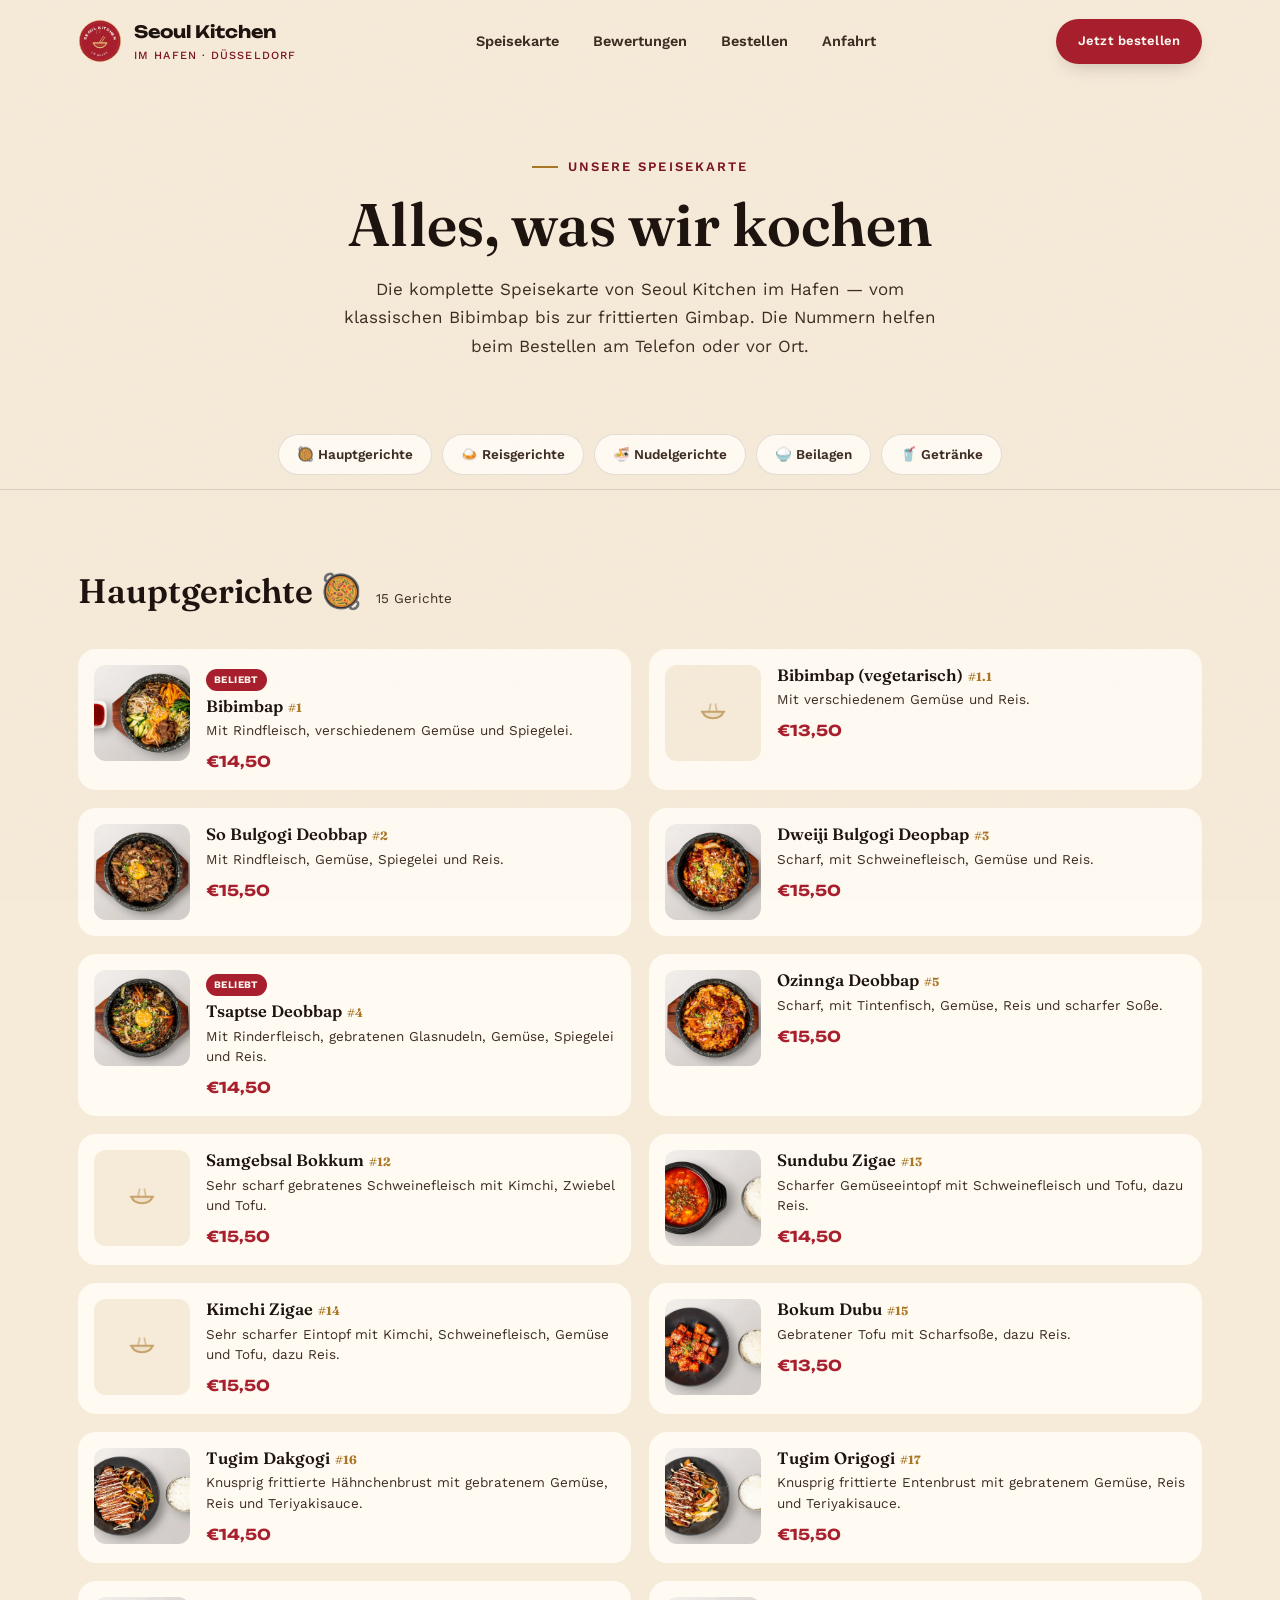
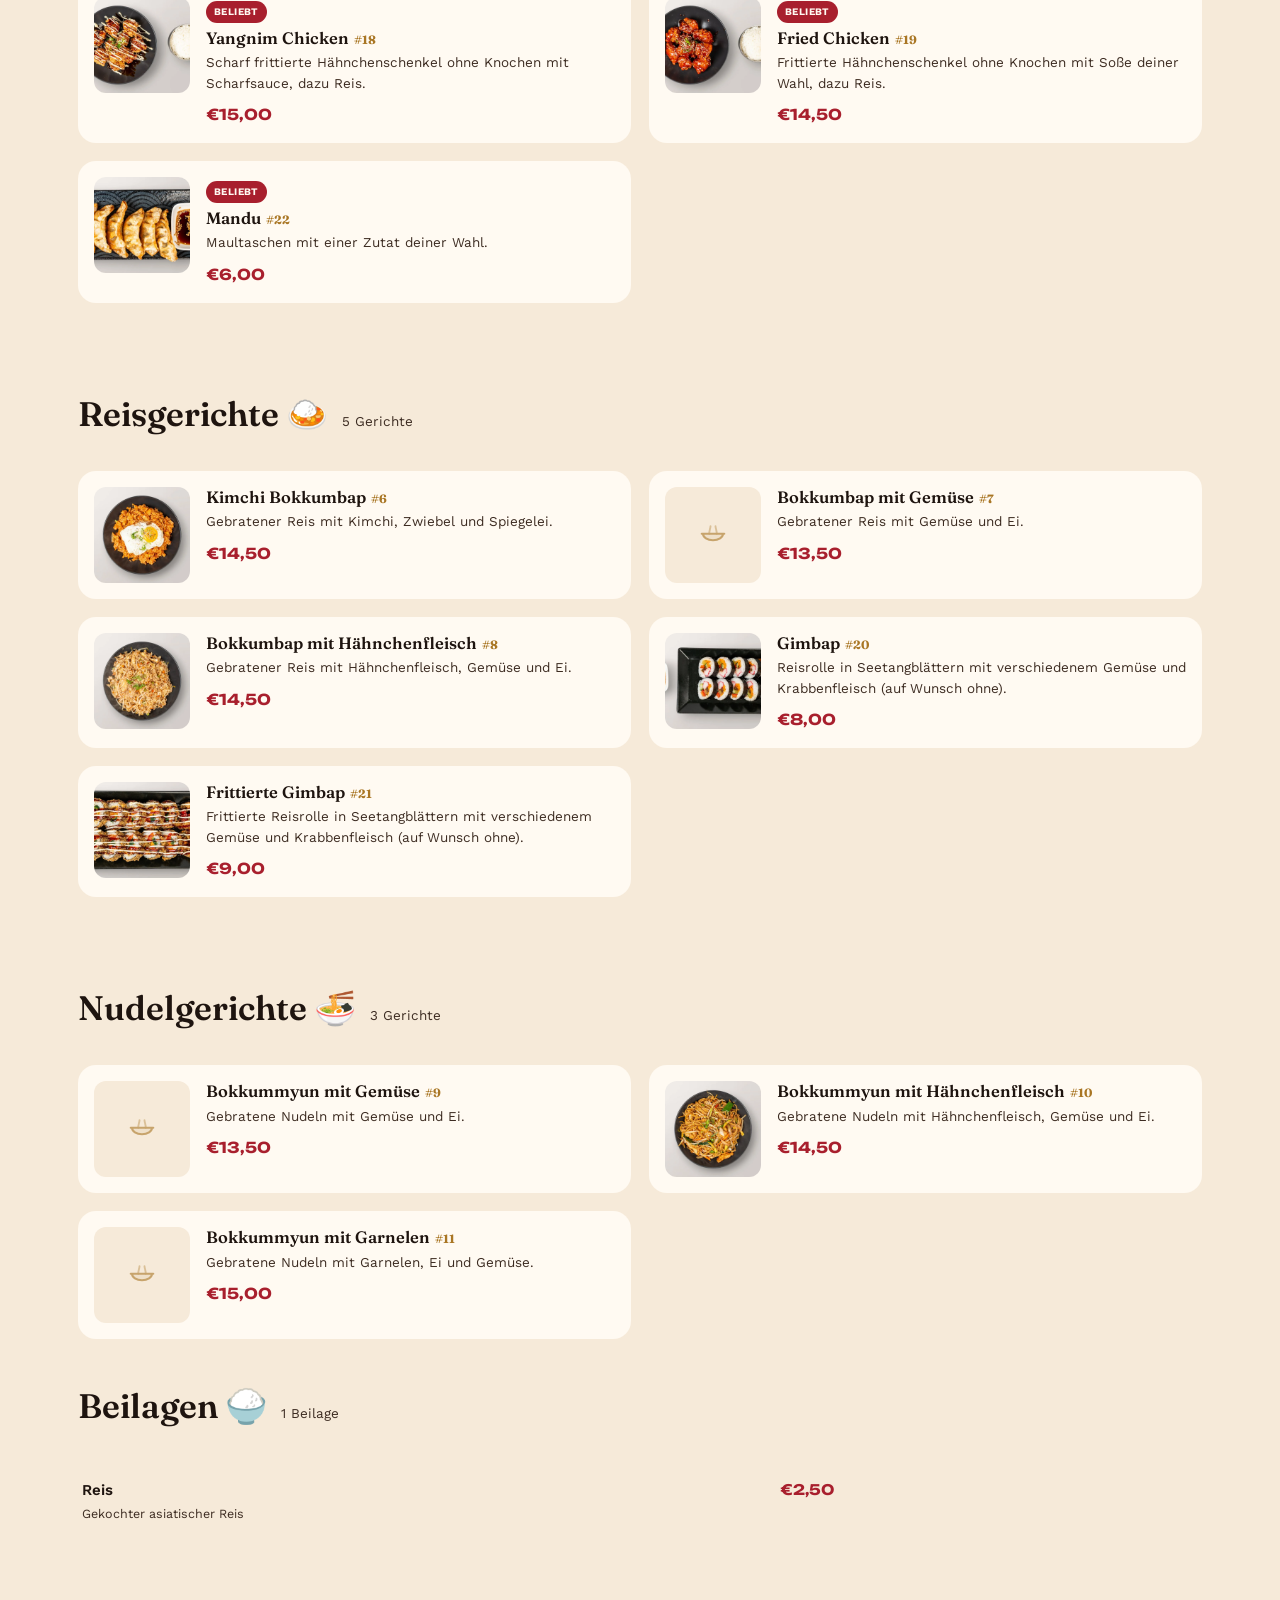
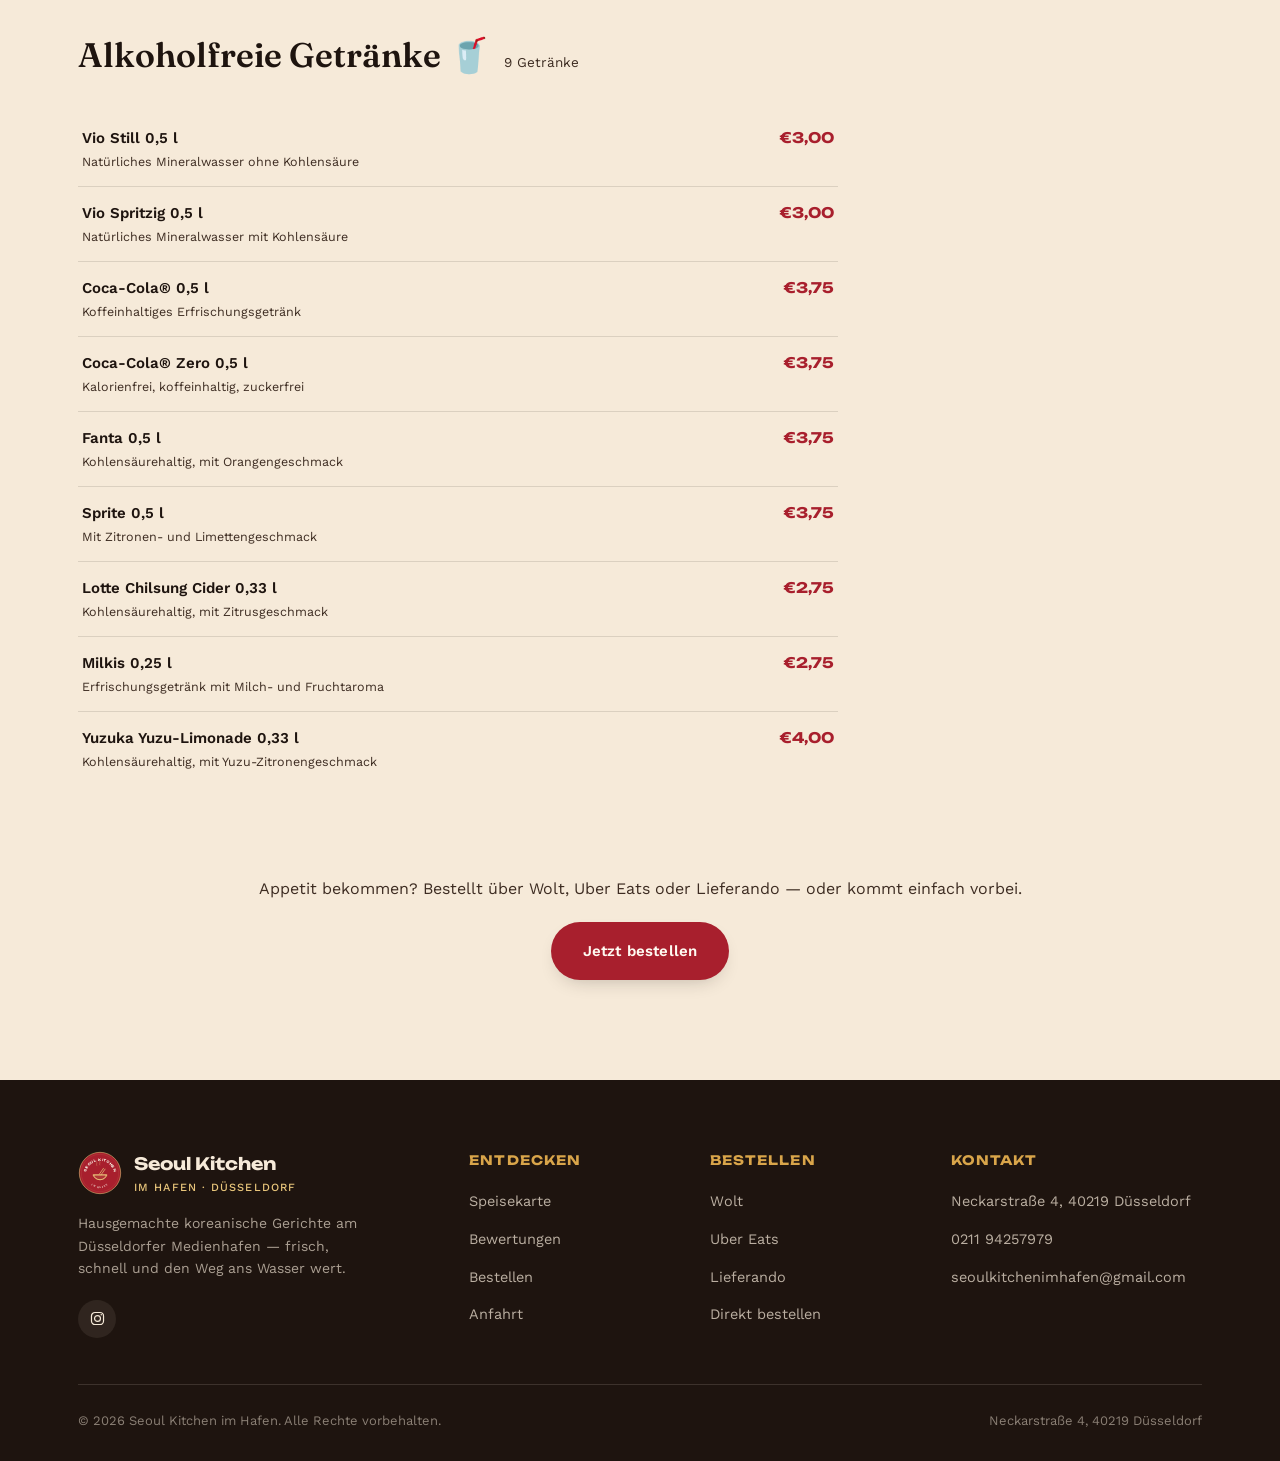
==== menu.html @ 5b21784f "Add full Speisekarte page with real menu, prices, and dish photos New menu.html: complete real menu " ====
<!doctype html>
<html lang="de">
<head>
<meta charset="UTF-8">
<meta name="viewport" content="width=device-width, initial-scale=1.0">
<title>Speisekarte — Seoul Kitchen im Hafen</title>
<meta name="description" content="Die vollständige Speisekarte von Seoul Kitchen im Hafen: Hauptgerichte, Reisgerichte, Nudelgerichte, Beilagen und Getränke — mit allen Preisen.">

<link rel="preconnect" href="https://fonts.googleapis.com">
<link rel="preconnect" href="https://fonts.gstatic.com" crossorigin>
<link href="https://fonts.googleapis.com/css2?family=Unbounded:wght@500;700;900&family=Fraunces:opsz,wght@9..144,500;9..144,600;9..144,700&family=Work+Sans:wght@400;500;600;700&display=swap" rel="stylesheet">
<link rel="stylesheet" href="styles.css">

<link rel="icon" href="data:image/svg+xml,%3Csvg xmlns='http://www.w3.org/2000/svg' viewBox='0 0 400 400'%3E%3Ccircle cx='200' cy='200' r='190' fill='%23a81f2d'/%3E%3Cpath d='M-58 4A58 42 0 0 0 58 4Z' fill='%23e9c67b' fill-opacity='.5' transform='translate(200 220)'/%3E%3Cpath d='M-63 4H63M-58 4A58 42 0 0 0 58 4' transform='translate(200 220)' stroke='%23e9c67b' stroke-width='9' fill='none'/%3E%3C/svg%3E">
</head>
<body>

<div class="grain-overlay"></div>

<!-- ============ SVG DEFS (icons reused across the page) ============ -->
<svg width="0" height="0" style="position:absolute" aria-hidden="true">
  <defs>
    <g id="icon-bag"><path d="M6 8h12l-1 12H7L6 8Z" stroke="currentColor" stroke-width="1.8" fill="none" stroke-linejoin="round"/><path d="M9 8V6a3 3 0 0 1 6 0v2" stroke="currentColor" stroke-width="1.8" fill="none" stroke-linecap="round"/></g>
    <g id="icon-calendar"><rect x="4" y="5" width="16" height="15" rx="2" stroke="currentColor" stroke-width="1.8" fill="none"/><path d="M4 10h16M8 3v4M16 3v4" stroke="currentColor" stroke-width="1.8" stroke-linecap="round"/></g>
    <g id="icon-umbrella"><path d="M4 11a8 8 0 0 1 16 0H4Z" stroke="currentColor" stroke-width="1.8" fill="none" stroke-linejoin="round"/><path d="M12 11v8a2 2 0 0 1-2 2" stroke="currentColor" stroke-width="1.8" fill="none" stroke-linecap="round"/></g>
    <g id="icon-paw"><circle cx="7" cy="9" r="1.7" fill="currentColor"/><circle cx="12" cy="6.5" r="1.7" fill="currentColor"/><circle cx="17" cy="9" r="1.7" fill="currentColor"/><path d="M12 12.5c3 0 5.5 2 5.5 4.3 0 1.7-1.5 2.7-3.2 2.1a5 5 0 0 0-4.6 0c-1.7.6-3.2-.4-3.2-2.1 0-2.3 2.5-4.3 5.5-4.3Z" fill="currentColor"/></g>
    <g id="icon-clock"><circle cx="12" cy="12" r="8.5" stroke="currentColor" stroke-width="1.8" fill="none"/><path d="M12 7.5V12l3 2" stroke="currentColor" stroke-width="1.8" fill="none" stroke-linecap="round"/></g>
    <g id="icon-pin"><path d="M12 21s7-7.2 7-12a7 7 0 1 0-14 0c0 4.8 7 12 7 12Z" stroke="currentColor" stroke-width="1.8" fill="none" stroke-linejoin="round"/><circle cx="12" cy="9" r="2.4" stroke="currentColor" stroke-width="1.8" fill="none"/></g>
    <g id="icon-phone"><path d="M6 3.5h3.2l1.3 4-2 1.6a13 13 0 0 0 5.4 5.4l1.6-2 4 1.3V17c0 1.4-1.1 2.5-2.5 2.4C10.5 19 4.9 13.4 4.6 7 4.5 5.6 4.6 4.5 6 3.5Z" stroke="currentColor" stroke-width="1.8" fill="none" stroke-linejoin="round"/></g>
    <g id="icon-mail"><rect x="3.5" y="5.5" width="17" height="13" rx="2" stroke="currentColor" stroke-width="1.8" fill="none"/><path d="m4.5 7 7.5 6 7.5-6" stroke="currentColor" stroke-width="1.8" fill="none" stroke-linecap="round" stroke-linejoin="round"/></g>
    <g id="icon-card"><rect x="3" y="6" width="18" height="12" rx="2" stroke="currentColor" stroke-width="1.8" fill="none"/><path d="M3 10h18" stroke="currentColor" stroke-width="1.8"/></g>
    <g id="icon-info"><circle cx="12" cy="12" r="8.5" stroke="currentColor" stroke-width="1.8" fill="none"/><path d="M12 11v5.5" stroke="currentColor" stroke-width="1.8" stroke-linecap="round"/><circle cx="12" cy="8" r="1" fill="currentColor"/></g>
    <g id="icon-bike"><circle cx="6" cy="17" r="3.2" stroke="currentColor" stroke-width="1.7" fill="none"/><circle cx="18" cy="17" r="3.2" stroke="currentColor" stroke-width="1.7" fill="none"/><path d="M6 17l4-7h4l3 7M10 10l2.5-3H15M9 17h9" stroke="currentColor" stroke-width="1.7" fill="none" stroke-linecap="round" stroke-linejoin="round"/></g>
    <g id="icon-globe"><circle cx="12" cy="12" r="8.5" stroke="currentColor" stroke-width="1.8" fill="none"/><path d="M3.5 12h17M12 3.5c2.6 2.4 4 5.3 4 8.5s-1.4 6.1-4 8.5c-2.6-2.4-4-5.3-4-8.5s1.4-6.1 4-8.5Z" stroke="currentColor" stroke-width="1.6" fill="none"/></g>
    <g id="icon-check"><circle cx="12" cy="12" r="9" fill="currentColor"/><path d="m7.5 12.5 2.8 2.8L16.7 9" stroke="var(--ink)" stroke-width="2" fill="none" stroke-linecap="round" stroke-linejoin="round"/></g>
    <g id="icon-insta"><rect x="3.5" y="3.5" width="17" height="17" rx="5" stroke="currentColor" stroke-width="1.7" fill="none"/><circle cx="12" cy="12" r="4.2" stroke="currentColor" stroke-width="1.7" fill="none"/><circle cx="17.3" cy="6.7" r="1.1" fill="currentColor"/></g>
    <g id="icon-star"><path d="M12 2.5l2.9 5.9 6.5.9-4.7 4.6 1.1 6.5L12 17.3l-5.8 3.1 1.1-6.5-4.7-4.6 6.5-.9L12 2.5Z" fill="currentColor"/></g>
    <g id="icon-bowl2"><path d="M4 11a8 5.2 0 0 0 16 0Z" fill="currentColor" fill-opacity="0.15"/><path d="M3 11h18M4 11a8 5.2 0 0 0 16 0" stroke="currentColor" stroke-width="1.7" fill="none" stroke-linecap="round"/><path d="M9 11c0-2.5 1-4.5 1-6M15 11c0-2.5-1-4.5-1-6" stroke="currentColor" stroke-width="1.5" fill="none" stroke-linecap="round" opacity="0.6"/></g>
    <g id="icon-arrow"><path d="M5 12h13.5M13 6.5 18.5 12 13 17.5" stroke="currentColor" stroke-width="2" fill="none" stroke-linecap="round" stroke-linejoin="round"/></g>
    <g id="icon-google"><path d="M21.6 12.23c0-.71-.06-1.4-.18-2.05H12v3.88h5.4a4.62 4.62 0 0 1-2 3.03v2.5h3.24c1.9-1.75 2.96-4.33 2.96-7.36Z" fill="#4285F4"/><path d="M12 22c2.7 0 4.97-.9 6.63-2.42l-3.24-2.5c-.9.6-2.05.96-3.39.96-2.6 0-4.8-1.76-5.6-4.12H3.05v2.58A10 10 0 0 0 12 22Z" fill="#34A853"/><path d="M6.4 13.92a5.99 5.99 0 0 1 0-3.84V7.5H3.05a10 10 0 0 0 0 9l3.35-2.58Z" fill="#FBBC05"/><path d="M12 5.98c1.47 0 2.79.5 3.83 1.5l2.87-2.87A9.6 9.6 0 0 0 12 2a10 10 0 0 0-8.95 5.5l3.35 2.58c.8-2.36 3-4.1 5.6-4.1Z" fill="#EA4335"/></g>

    <g id="logo-badge">
      <path id="arcTop" d="M 70,220 A 130,130 0 0 1 330,220" fill="none"/>
      <path id="arcBottom" d="M 80,255 A 130,130 0 0 0 320,255" fill="none"/>
      <circle cx="200" cy="200" r="188" fill="var(--crimson, #a81f2d)"/>
      <circle cx="200" cy="200" r="188" fill="none" stroke="var(--gold,#d9a54a)" stroke-width="5"/>
      <circle cx="200" cy="200" r="170" fill="none" stroke="var(--gold,#d9a54a)" stroke-width="1.5" opacity="0.55"/>
      <text font-family="'Unbounded', sans-serif" font-weight="700" font-size="30" letter-spacing="3" fill="#f7ece0">
        <textPath href="#arcTop" startOffset="50%" text-anchor="middle">SEOUL KITCHEN</textPath>
      </text>
      <g stroke="var(--gold,#d9a54a)" stroke-width="4" fill="none" stroke-linecap="round" opacity="0.7">
        <path d="M 170,132 C 162,120 178,112 170,100" />
        <path d="M 198,127 C 190,115 206,107 198,95" />
      </g>
      <g transform="translate(200,215)" stroke="var(--gold,#d9a54a)" stroke-width="6.5" fill="none" stroke-linecap="round" stroke-linejoin="round">
        <path d="M -58,4 A 58,42 0 0 0 58,4 Z" fill="var(--gold,#d9a54a)" fill-opacity="0.14"/>
        <path d="M -63,4 L 63,4" />
        <path d="M -58,4 A 58,42 0 0 0 58,4" />
        <path d="M -5,-6 L 32,-58" />
        <path d="M 9,2 L 46,-50" />
      </g>
      <text font-family="'Fraunces', serif" font-weight="600" font-size="22" letter-spacing="6" fill="#f7ece0">
        <textPath href="#arcBottom" startOffset="50%" text-anchor="middle">IM HAFEN</textPath>
      </text>
    </g>
  </defs>
</svg>

<!-- ============ NAV ============ -->
<header class="nav">
  <div class="container">
    <a href="index.html" class="brand">
      <svg viewBox="0 0 400 400" style="--crimson:#a81f2d; --gold:#e9c67b;"><use href="#logo-badge"/></svg>
      <span>Seoul Kitchen<span class="brand-sub">im Hafen · Düsseldorf</span></span>
    </a>
    <nav class="nav-links">
      <a href="menu.html">Speisekarte</a>
      <a href="index.html#bewertungen">Bewertungen</a>
      <a href="index.html#order">Bestellen</a>
      <a href="index.html#visit">Anfahrt</a>
    </nav>
    <div class="nav-actions">
      <a href="index.html#order" class="btn btn-primary btn-sm">Jetzt bestellen</a>
      <button class="nav-toggle" aria-label="Menü öffnen"><span></span></button>
    </div>
  </div>
</header>

<main id="top">

  <!-- ============ PAGE HERO ============ -->
  <section class="menu-page-hero">
    <div class="container">
      <div class="eyebrow">Unsere Speisekarte</div>
      <h1>Alles, was wir kochen</h1>
      <p>Die komplette Speisekarte von Seoul Kitchen im Hafen — vom klassischen Bibimbap bis zur frittierten Gimbap. Die Nummern helfen beim Bestellen am Telefon oder vor Ort.</p>
    </div>
  </section>

  <!-- ============ CATEGORY NAV ============ -->
  <nav class="category-nav">
    <div class="container">
      <ul>
        <li><a href="#hauptgerichte">🥘 Hauptgerichte</a></li>
        <li><a href="#reisgerichte">🍛 Reisgerichte</a></li>
        <li><a href="#nudelgerichte">🍜 Nudelgerichte</a></li>
        <li><a href="#beilagen">🍚 Beilagen</a></li>
        <li><a href="#getraenke">🥤 Getränke</a></li>
      </ul>
    </div>
  </nav>

  <!-- ============ HAUPTGERICHTE ============ -->
  <section class="dish-section" id="hauptgerichte">
    <div class="container">
      <div class="dish-section-head"><h2>Hauptgerichte 🥘</h2><span>15 Gerichte</span></div>
      <div class="dish-grid">

        <article class="dish-card">
          <img class="dish-photo" src="assets/menu/bibimbap.webp" alt="Bibimbap">
          <div class="dish-info">
            <span class="dish-badge">Beliebt</span>
            <div class="dish-name-row"><span class="dish-name">Bibimbap<span class="dish-num">#1</span></span></div>
            <p class="dish-desc">Mit Rindfleisch, verschiedenem Gemüse und Spiegelei.</p>
            <div class="dish-price">€14,50</div>
          </div>
        </article>

        <article class="dish-card">
          <div class="dish-photo-placeholder"><svg viewBox="0 0 24 24"><use href="#icon-bowl2"/></svg></div>
          <div class="dish-info">
            <div class="dish-name-row"><span class="dish-name">Bibimbap (vegetarisch)<span class="dish-num">#1.1</span></span></div>
            <p class="dish-desc">Mit verschiedenem Gemüse und Reis.</p>
            <div class="dish-price">€13,50</div>
          </div>
        </article>

        <article class="dish-card">
          <img class="dish-photo" src="assets/menu/so-bulgogi-deobbap.webp" alt="So Bulgogi Deobbap">
          <div class="dish-info">
            <div class="dish-name-row"><span class="dish-name">So Bulgogi Deobbap<span class="dish-num">#2</span></span></div>
            <p class="dish-desc">Mit Rindfleisch, Gemüse, Spiegelei und Reis.</p>
            <div class="dish-price">€15,50</div>
          </div>
        </article>

        <article class="dish-card">
          <img class="dish-photo" src="assets/menu/dweiji-bulgogi-deopbap.webp" alt="Dweiji Bulgogi Deopbap">
          <div class="dish-info">
            <div class="dish-name-row"><span class="dish-name">Dweiji Bulgogi Deopbap<span class="dish-num">#3</span></span></div>
            <p class="dish-desc">Scharf, mit Schweinefleisch, Gemüse und Reis.</p>
            <div class="dish-price">€15,50</div>
          </div>
        </article>

        <article class="dish-card">
          <img class="dish-photo" src="assets/menu/tsaptse-deobbap.webp" alt="Tsaptse Deobbap">
          <div class="dish-info">
            <span class="dish-badge">Beliebt</span>
            <div class="dish-name-row"><span class="dish-name">Tsaptse Deobbap<span class="dish-num">#4</span></span></div>
            <p class="dish-desc">Mit Rinderfleisch, gebratenen Glasnudeln, Gemüse, Spiegelei und Reis.</p>
            <div class="dish-price">€14,50</div>
          </div>
        </article>

        <article class="dish-card">
          <img class="dish-photo" src="assets/menu/ozinnga-deobbap.webp" alt="Ozinnga Deobbap">
          <div class="dish-info">
            <div class="dish-name-row"><span class="dish-name">Ozinnga Deobbap<span class="dish-num">#5</span></span></div>
            <p class="dish-desc">Scharf, mit Tintenfisch, Gemüse, Reis und scharfer Soße.</p>
            <div class="dish-price">€15,50</div>
          </div>
        </article>

        <article class="dish-card">
          <div class="dish-photo-placeholder"><svg viewBox="0 0 24 24"><use href="#icon-bowl2"/></svg></div>
          <div class="dish-info">
            <div class="dish-name-row"><span class="dish-name">Samgebsal Bokkum<span class="dish-num">#12</span></span></div>
            <p class="dish-desc">Sehr scharf gebratenes Schweinefleisch mit Kimchi, Zwiebel und Tofu.</p>
            <div class="dish-price">€15,50</div>
          </div>
        </article>

        <article class="dish-card">
          <img class="dish-photo" src="assets/menu/sundubu-zigae.webp" alt="Sundubu Zigae">
          <div class="dish-info">
            <div class="dish-name-row"><span class="dish-name">Sundubu Zigae<span class="dish-num">#13</span></span></div>
            <p class="dish-desc">Scharfer Gemüseeintopf mit Schweinefleisch und Tofu, dazu Reis.</p>
            <div class="dish-price">€14,50</div>
          </div>
        </article>

        <article class="dish-card">
          <div class="dish-photo-placeholder"><svg viewBox="0 0 24 24"><use href="#icon-bowl2"/></svg></div>
          <div class="dish-info">
            <div class="dish-name-row"><span class="dish-name">Kimchi Zigae<span class="dish-num">#14</span></span></div>
            <p class="dish-desc">Sehr scharfer Eintopf mit Kimchi, Schweinefleisch, Gemüse und Tofu, dazu Reis.</p>
            <div class="dish-price">€15,50</div>
          </div>
        </article>

        <article class="dish-card">
          <img class="dish-photo" src="assets/menu/bokum-dubu.webp" alt="Bokum Dubu">
          <div class="dish-info">
            <div class="dish-name-row"><span class="dish-name">Bokum Dubu<span class="dish-num">#15</span></span></div>
            <p class="dish-desc">Gebratener Tofu mit Scharfsoße, dazu Reis.</p>
            <div class="dish-price">€13,50</div>
          </div>
        </article>

        <article class="dish-card">
          <img class="dish-photo" src="assets/menu/tugim-dakgogi.webp" alt="Tugim Dakgogi">
          <div class="dish-info">
            <div class="dish-name-row"><span class="dish-name">Tugim Dakgogi<span class="dish-num">#16</span></span></div>
            <p class="dish-desc">Knusprig frittierte Hähnchenbrust mit gebratenem Gemüse, Reis und Teriyakisauce.</p>
            <div class="dish-price">€14,50</div>
          </div>
        </article>

        <article class="dish-card">
          <img class="dish-photo" src="assets/menu/tugim-origogi.webp" alt="Tugim Origogi">
          <div class="dish-info">
            <div class="dish-name-row"><span class="dish-name">Tugim Origogi<span class="dish-num">#17</span></span></div>
            <p class="dish-desc">Knusprig frittierte Entenbrust mit gebratenem Gemüse, Reis und Teriyakisauce.</p>
            <div class="dish-price">€15,50</div>
          </div>
        </article>

        <article class="dish-card">
          <img class="dish-photo" src="assets/menu/yangnim-chicken.webp" alt="Yangnim Chicken">
          <div class="dish-info">
            <span class="dish-badge">Beliebt</span>
            <div class="dish-name-row"><span class="dish-name">Yangnim Chicken<span class="dish-num">#18</span></span></div>
            <p class="dish-desc">Scharf frittierte Hähnchenschenkel ohne Knochen mit Scharfsauce, dazu Reis.</p>
            <div class="dish-price">€15,00</div>
          </div>
        </article>

        <article class="dish-card">
          <img class="dish-photo" src="assets/menu/fried-chicken.webp" alt="Fried Chicken">
          <div class="dish-info">
            <span class="dish-badge">Beliebt</span>
            <div class="dish-name-row"><span class="dish-name">Fried Chicken<span class="dish-num">#19</span></span></div>
            <p class="dish-desc">Frittierte Hähnchenschenkel ohne Knochen mit Soße deiner Wahl, dazu Reis.</p>
            <div class="dish-price">€14,50</div>
          </div>
        </article>

        <article class="dish-card">
          <img class="dish-photo" src="assets/menu/mandu.webp" alt="Mandu">
          <div class="dish-info">
            <span class="dish-badge">Beliebt</span>
            <div class="dish-name-row"><span class="dish-name">Mandu<span class="dish-num">#22</span></span></div>
            <p class="dish-desc">Maultaschen mit einer Zutat deiner Wahl.</p>
            <div class="dish-price">€6,00</div>
          </div>
        </article>

      </div>
    </div>
  </section>

  <!-- ============ REISGERICHTE ============ -->
  <section class="dish-section" id="reisgerichte">
    <div class="container">
      <div class="dish-section-head"><h2>Reisgerichte 🍛</h2><span>5 Gerichte</span></div>
      <div class="dish-grid">

        <article class="dish-card">
          <img class="dish-photo" src="assets/menu/kimchi-bokkumbap.webp" alt="Kimchi Bokkumbap">
          <div class="dish-info">
            <div class="dish-name-row"><span class="dish-name">Kimchi Bokkumbap<span class="dish-num">#6</span></span></div>
            <p class="dish-desc">Gebratener Reis mit Kimchi, Zwiebel und Spiegelei.</p>
            <div class="dish-price">€14,50</div>
          </div>
        </article>

        <article class="dish-card">
          <div class="dish-photo-placeholder"><svg viewBox="0 0 24 24"><use href="#icon-bowl2"/></svg></div>
          <div class="dish-info">
            <div class="dish-name-row"><span class="dish-name">Bokkumbap mit Gemüse<span class="dish-num">#7</span></span></div>
            <p class="dish-desc">Gebratener Reis mit Gemüse und Ei.</p>
            <div class="dish-price">€13,50</div>
          </div>
        </article>

        <article class="dish-card">
          <img class="dish-photo" src="assets/menu/bokkumbap-haehnchen.webp" alt="Bokkumbap mit Hähnchenfleisch">
          <div class="dish-info">
            <div class="dish-name-row"><span class="dish-name">Bokkumbap mit Hähnchenfleisch<span class="dish-num">#8</span></span></div>
            <p class="dish-desc">Gebratener Reis mit Hähnchenfleisch, Gemüse und Ei.</p>
            <div class="dish-price">€14,50</div>
          </div>
        </article>

        <article class="dish-card">
          <img class="dish-photo" src="assets/menu/gimbap.webp" alt="Gimbap">
          <div class="dish-info">
            <div class="dish-name-row"><span class="dish-name">Gimbap<span class="dish-num">#20</span></span></div>
            <p class="dish-desc">Reisrolle in Seetangblättern mit verschiedenem Gemüse und Krabbenfleisch (auf Wunsch ohne).</p>
            <div class="dish-price">€8,00</div>
          </div>
        </article>

        <article class="dish-card">
          <img class="dish-photo" src="assets/menu/frittierte-gimbap.webp" alt="Frittierte Gimbap">
          <div class="dish-info">
            <div class="dish-name-row"><span class="dish-name">Frittierte Gimbap<span class="dish-num">#21</span></span></div>
            <p class="dish-desc">Frittierte Reisrolle in Seetangblättern mit verschiedenem Gemüse und Krabbenfleisch (auf Wunsch ohne).</p>
            <div class="dish-price">€9,00</div>
          </div>
        </article>

      </div>
    </div>
  </section>

  <!-- ============ NUDELGERICHTE ============ -->
  <section class="dish-section" id="nudelgerichte">
    <div class="container">
      <div class="dish-section-head"><h2>Nudelgerichte 🍜</h2><span>3 Gerichte</span></div>
      <div class="dish-grid">

        <article class="dish-card">
          <div class="dish-photo-placeholder"><svg viewBox="0 0 24 24"><use href="#icon-bowl2"/></svg></div>
          <div class="dish-info">
            <div class="dish-name-row"><span class="dish-name">Bokkummyun mit Gemüse<span class="dish-num">#9</span></span></div>
            <p class="dish-desc">Gebratene Nudeln mit Gemüse und Ei.</p>
            <div class="dish-price">€13,50</div>
          </div>
        </article>

        <article class="dish-card">
          <img class="dish-photo" src="assets/menu/bokkummyun-haehnchen.webp" alt="Bokkummyun mit Hähnchenfleisch">
          <div class="dish-info">
            <div class="dish-name-row"><span class="dish-name">Bokkummyun mit Hähnchenfleisch<span class="dish-num">#10</span></span></div>
            <p class="dish-desc">Gebratene Nudeln mit Hähnchenfleisch, Gemüse und Ei.</p>
            <div class="dish-price">€14,50</div>
          </div>
        </article>

        <article class="dish-card">
          <div class="dish-photo-placeholder"><svg viewBox="0 0 24 24"><use href="#icon-bowl2"/></svg></div>
          <div class="dish-info">
            <div class="dish-name-row"><span class="dish-name">Bokkummyun mit Garnelen<span class="dish-num">#11</span></span></div>
            <p class="dish-desc">Gebratene Nudeln mit Garnelen, Ei und Gemüse.</p>
            <div class="dish-price">€15,00</div>
          </div>
        </article>

      </div>
    </div>
  </section>

  <!-- ============ BEILAGEN ============ -->
  <section class="simple-section" id="beilagen">
    <div class="container">
      <div class="dish-section-head"><h2>Beilagen 🍚</h2><span>1 Beilage</span></div>
      <ul class="simple-list">
        <li class="simple-row">
          <span class="simple-row-name">Reis<span class="simple-row-desc">Gekochter asiatischer Reis</span></span>
          <span class="simple-row-price">€2,50</span>
        </li>
      </ul>
    </div>
  </section>

  <!-- ============ GETRÄNKE ============ -->
  <section class="simple-section" id="getraenke">
    <div class="container">
      <div class="dish-section-head"><h2>Alkoholfreie Getränke 🥤</h2><span>9 Getränke</span></div>
      <ul class="simple-list">
        <li class="simple-row">
          <span class="simple-row-name">Vio Still 0,5 l<span class="simple-row-desc">Natürliches Mineralwasser ohne Kohlensäure</span></span>
          <span class="simple-row-price">€3,00</span>
        </li>
        <li class="simple-row">
          <span class="simple-row-name">Vio Spritzig 0,5 l<span class="simple-row-desc">Natürliches Mineralwasser mit Kohlensäure</span></span>
          <span class="simple-row-price">€3,00</span>
        </li>
        <li class="simple-row">
          <span class="simple-row-name">Coca-Cola® 0,5 l<span class="simple-row-desc">Koffeinhaltiges Erfrischungsgetränk</span></span>
          <span class="simple-row-price">€3,75</span>
        </li>
        <li class="simple-row">
          <span class="simple-row-name">Coca-Cola® Zero 0,5 l<span class="simple-row-desc">Kalorienfrei, koffeinhaltig, zuckerfrei</span></span>
          <span class="simple-row-price">€3,75</span>
        </li>
        <li class="simple-row">
          <span class="simple-row-name">Fanta 0,5 l<span class="simple-row-desc">Kohlensäurehaltig, mit Orangengeschmack</span></span>
          <span class="simple-row-price">€3,75</span>
        </li>
        <li class="simple-row">
          <span class="simple-row-name">Sprite 0,5 l<span class="simple-row-desc">Mit Zitronen- und Limettengeschmack</span></span>
          <span class="simple-row-price">€3,75</span>
        </li>
        <li class="simple-row">
          <span class="simple-row-name">Lotte Chilsung Cider 0,33 l<span class="simple-row-desc">Kohlensäurehaltig, mit Zitrusgeschmack</span></span>
          <span class="simple-row-price">€2,75</span>
        </li>
        <li class="simple-row">
          <span class="simple-row-name">Milkis 0,25 l<span class="simple-row-desc">Erfrischungsgetränk mit Milch- und Fruchtaroma</span></span>
          <span class="simple-row-price">€2,75</span>
        </li>
        <li class="simple-row">
          <span class="simple-row-name">Yuzuka Yuzu-Limonade 0,33 l<span class="simple-row-desc">Kohlensäurehaltig, mit Yuzu-Zitronengeschmack</span></span>
          <span class="simple-row-price">€4,00</span>
        </li>
      </ul>
    </div>
  </section>

  <!-- ============ FOOT CTA ============ -->
  <div class="menu-page-foot">
    <div class="container">
      <p>Appetit bekommen? Bestellt über Wolt, Uber Eats oder Lieferando — oder kommt einfach vorbei.</p>
      <a href="index.html#order" class="btn btn-primary">Jetzt bestellen</a>
    </div>
  </div>

</main>

<!-- ============ FOOTER ============ -->
<footer class="site-footer">
  <div class="container">
    <div class="footer-grid">
      <div class="footer-brand">
        <a href="index.html" class="brand">
          <svg viewBox="0 0 400 400" style="--crimson:#a81f2d; --gold:#e9c67b;"><use href="#logo-badge"/></svg>
          <span>Seoul Kitchen<span class="brand-sub" style="color:#e9c67b;">im Hafen · Düsseldorf</span></span>
        </a>
        <p>Hausgemachte koreanische Gerichte am Düsseldorfer Medienhafen — frisch, schnell und den Weg ans Wasser wert.</p>
        <div class="footer-social">
          <a href="https://www.instagram.com/seoulkitchenimhafen" target="_blank" rel="noopener" aria-label="Instagram"><svg viewBox="0 0 24 24"><use href="#icon-insta"/></svg></a>
        </div>
      </div>

      <div class="footer-col">
        <h5>Entdecken</h5>
        <ul>
          <li><a href="menu.html">Speisekarte</a></li>
          <li><a href="index.html#bewertungen">Bewertungen</a></li>
          <li><a href="index.html#order">Bestellen</a></li>
          <li><a href="index.html#visit">Anfahrt</a></li>
        </ul>
      </div>

      <div class="footer-col">
        <h5>Bestellen</h5>
        <ul>
          <li><a href="https://wolt.com/en/deu/dusseldorf/restaurant/seoul-kitchen-neckarstrasse?srsltid=AfmBOooCRmc80H0mNJdryHwr1PW15DmDsGkSPhAyktWx3p9UtdB1E4yQ" target="_blank" rel="noopener">Wolt</a></li>
          <li><a href="https://www.ubereats.com/de-en/store/seoul-kitchen-im-medienhafen/Em-YU3mrXCmFtOS9ZdHRyA?srsltid=AfmBOooQ-R_CGeqImIwzBNKBwVt7LoH9Y2u2TPbvu3luBzCDB6OTpp7V" target="_blank" rel="noopener">Uber Eats</a></li>
          <li><a href="https://www.seoulkitchenimhafendusseldorf.de/" target="_blank" rel="noopener">Lieferando</a></li>
          <li><a href="https://seoul-kitchen-im-hafen-dusseldorf.order.app.hd.digital/menus" target="_blank" rel="noopener">Direkt bestellen</a></li>
        </ul>
      </div>

      <div class="footer-col">
        <h5>Kontakt</h5>
        <ul>
          <li><span>Neckarstraße 4, 40219 Düsseldorf</span></li>
          <li><a href="tel:+492119425797">0211 94257979</a></li>
          <li><a href="mailto:seoulkitchenimhafen@gmail.com">seoulkitchenimhafen@gmail.com</a></li>
        </ul>
      </div>
    </div>

    <div class="footer-bottom">
      <span>© 2026 Seoul Kitchen im Hafen. Alle Rechte vorbehalten.</span>
      <span>Neckarstraße 4, 40219 Düsseldorf</span>
    </div>
  </div>
</footer>

<script src="script.js"></script>
</body>
</html>
---- styles.css ----
/* ============================================================
   Seoul Kitchen im Hafen — stylesheet
   ============================================================ */

:root{
  --ink:        #1e140f;
  --ink-soft:   #3d2c22;
  --crimson:    #a81f2d;
  --crimson-dk: #7c1420;
  --crimson-lt: #c8394a;
  --gold:       #d9a54a;
  --gold-dp:    #a97624;
  --cream:      #f6ead9;
  --paper:      #fffaf2;
  --line:       rgba(30,20,15,0.12);

  --font-display: 'Unbounded', sans-serif;
  --font-serif:   'Fraunces', serif;
  --font-body:    'Work Sans', sans-serif;

  --container: 1180px;
  --radius-lg: 28px;
  --radius-md: 18px;
  --radius-sm: 12px;

  --shadow-soft: 0 20px 50px -20px rgba(30,20,15,0.35);
  --shadow-tight: 0 8px 20px -10px rgba(30,20,15,0.3);
}

*, *::before, *::after{ box-sizing: border-box; }
html{ scroll-behavior: smooth; scroll-padding-top: 90px; }
body{
  margin: 0;
  background: var(--cream);
  color: var(--ink);
  font-family: var(--font-body);
  font-size: 16px;
  line-height: 1.6;
  -webkit-font-smoothing: antialiased;
  overflow-x: hidden;
}
img{ max-width: 100%; display: block; }
a{ color: inherit; text-decoration: none; }
ul{ list-style: none; margin: 0; padding: 0; }
h1,h2,h3,h4,h5{ margin: 0; font-weight: 700; }
p{ margin: 0; }
section{ position: relative; }
.container{
  width: 100%;
  max-width: var(--container);
  margin: 0 auto;
  padding: 0 28px;
}

.eyebrow{
  display: inline-flex;
  align-items: center;
  gap: 10px;
  font-family: var(--font-body);
  font-weight: 600;
  font-size: 13px;
  letter-spacing: 0.16em;
  text-transform: uppercase;
  color: var(--crimson-dk);
}
.eyebrow::before{
  content: "";
  width: 26px; height: 2px;
  background: var(--gold-dp);
  display: inline-block;
}

.section-head{
  max-width: 640px;
  margin-bottom: 48px;
}
.section-head h2{
  font-family: var(--font-serif);
  font-size: clamp(32px, 4.4vw, 52px);
  line-height: 1.08;
  color: var(--ink);
  margin-top: 14px;
  letter-spacing: -0.01em;
}
.section-head p{
  margin-top: 16px;
  font-size: 17px;
  color: var(--ink-soft);
  max-width: 52ch;
}
.section-head.centered{
  margin-left: auto;
  margin-right: auto;
  text-align: center;
}

/* ---------- Buttons ---------- */
.btn{
  display: inline-flex;
  align-items: center;
  justify-content: center;
  gap: 10px;
  padding: 15px 30px;
  border-radius: 999px;
  font-family: var(--font-body);
  font-weight: 600;
  font-size: 15px;
  letter-spacing: 0.01em;
  border: 2px solid transparent;
  cursor: pointer;
  transition: transform .25s ease, box-shadow .25s ease, background .25s ease, color .25s ease;
  white-space: nowrap;
}
.btn:hover{ transform: translateY(-2px); }
.btn-primary{
  background: var(--crimson);
  color: var(--paper);
  box-shadow: var(--shadow-tight);
}
.btn-primary:hover{ background: var(--crimson-dk); box-shadow: 0 14px 28px -10px rgba(168,31,45,0.55); }
.btn-outline{
  background: transparent;
  border-color: var(--ink);
  color: var(--ink);
}
.btn-outline:hover{ background: var(--ink); color: var(--paper); }
.btn-gold{
  background: var(--gold);
  color: var(--ink);
  box-shadow: var(--shadow-tight);
}
.btn-gold:hover{ background: var(--gold-dp); }
.btn-sm{ padding: 10px 20px; font-size: 13px; }

/* ---------- Nav ---------- */
.nav{
  position: fixed;
  top: 0; left: 0; right: 0;
  z-index: 100;
  padding: 18px 0;
  transition: background .3s ease, box-shadow .3s ease, padding .3s ease;
}
.nav.scrolled{
  background: rgba(246,234,217,0.92);
  backdrop-filter: blur(10px);
  box-shadow: 0 6px 24px -12px rgba(30,20,15,0.25);
  padding: 12px 0;
}
.nav .container{
  display: flex;
  align-items: center;
  justify-content: space-between;
  gap: 20px;
}
.brand{
  display: flex;
  align-items: center;
  gap: 12px;
  font-family: var(--font-display);
  font-weight: 700;
  font-size: 17px;
  color: var(--ink);
}
.brand svg{ width: 44px; height: 44px; flex-shrink: 0; }
.brand-sub{
  display: block;
  font-family: var(--font-body);
  font-weight: 500;
  font-size: 11px;
  letter-spacing: 0.1em;
  color: var(--crimson-dk);
  text-transform: uppercase;
  margin-top: 2px;
}
.nav-links{
  display: flex;
  align-items: center;
  gap: 34px;
}
.nav-links a{
  font-weight: 600;
  font-size: 14.5px;
  color: var(--ink-soft);
  position: relative;
  padding: 4px 0;
}
.nav-links a::after{
  content: "";
  position: absolute; left: 0; right: 100%; bottom: 0;
  height: 2px; background: var(--crimson);
  transition: right .25s ease;
}
.nav-links a:hover{ color: var(--ink); }
.nav-links a:hover::after{ right: 0; }
.nav-actions{ display: flex; align-items: center; gap: 16px; }
.nav-toggle{
  display: none;
  width: 42px; height: 42px;
  border-radius: 50%;
  border: 2px solid var(--ink);
  background: transparent;
  align-items: center; justify-content: center;
  cursor: pointer;
  flex-shrink: 0;
}
.nav-toggle span, .nav-toggle span::before, .nav-toggle span::after{
  content: "";
  display: block;
  width: 18px; height: 2px;
  background: var(--ink);
  position: relative;
  transition: transform .25s ease, opacity .25s ease;
}
.nav-toggle span::before{ position: absolute; top: -6px; }
.nav-toggle span::after{ position: absolute; top: 6px; }
.nav-toggle.open span{ background: transparent; }
.nav-toggle.open span::before{ top: 0; transform: rotate(45deg); }
.nav-toggle.open span::after{ top: 0; transform: rotate(-45deg); }

/* ---------- Mobile nav ---------- */
@media (max-width: 900px){
  .nav-links{
    position: fixed;
    inset: 0;
    top: 0;
    flex-direction: column;
    justify-content: center;
    gap: 30px;
    background: var(--ink);
    transform: translateX(100%);
    transition: transform .35s ease;
    z-index: 90;
  }
  .nav-links.open{ transform: translateX(0); }
  .nav-links a{ color: var(--cream); font-size: 22px; font-family: var(--font-display); }
  .nav-links a::after{ background: var(--gold); }
  .nav-actions .btn-primary{ display: none; }
  .nav-toggle{ display: inline-flex; z-index: 95; }
}

/* ---------- Blobs / decoration ---------- */
.blob{ position: absolute; z-index: 0; pointer-events: none; }
.grain-overlay{
  position: fixed; inset: 0; z-index: 999; pointer-events: none;
  opacity: 0.035; mix-blend-mode: multiply;
  background-image: url("data:image/svg+xml,%3Csvg xmlns='http://www.w3.org/2000/svg' width='120' height='120'%3E%3Cfilter id='n'%3E%3CfeTurbulence type='fractalNoise' baseFrequency='0.9' numOctaves='2' stitchTiles='stitch'/%3E%3C/filter%3E%3Crect width='100%25' height='100%25' filter='url(%23n)'/%3E%3C/svg%3E");
}

/* ---------- Hero ---------- */
.hero{
  padding: 168px 0 110px;
  position: relative;
}
.hero-grid{
  display: grid;
  grid-template-columns: 1.05fr 0.95fr;
  gap: 60px;
  align-items: center;
  position: relative;
  z-index: 1;
}
.hero-pill{
  display: inline-flex;
  align-items: center;
  gap: 9px;
  padding: 9px 18px 9px 14px;
  background: var(--ink);
  color: var(--cream);
  border-radius: 999px;
  font-size: 13.5px;
  font-weight: 600;
  margin-bottom: 28px;
}
.hero-pill svg{ width: 16px; height: 16px; color: var(--gold); }

.hero-heading{
  font-family: var(--font-serif);
  font-weight: 500;
  font-size: clamp(38px, 4.6vw, 60px);
  line-height: 1.12;
  letter-spacing: -0.01em;
  color: var(--ink);
}
.hero-desc{
  margin-top: 26px;
  font-size: 17px;
  line-height: 1.7;
  color: var(--ink-soft);
  max-width: 48ch;
}
.hero-ctas{
  margin-top: 34px;
  display: flex;
  flex-wrap: wrap;
  gap: 14px;
}
.btn-ink{
  background: var(--ink);
  color: var(--cream);
}
.btn-ink:hover{ background: #000; }
.btn-ink svg{ width: 15px; height: 15px; }

.hero-stats{
  margin-top: 40px;
  display: flex;
  background: var(--paper);
  border-radius: var(--radius-md);
  padding: 22px 8px;
  max-width: 480px;
}
.hero-stat{
  flex: 1;
  display: flex;
  flex-direction: column;
  gap: 4px;
  text-align: center;
  border-left: 1px solid var(--line);
}
.hero-stat:first-child{ border-left: none; }
.hero-stat-num{
  font-family: var(--font-serif);
  font-weight: 600;
  font-size: 24px;
  color: var(--ink);
}
.hero-stat-label{ font-size: 12px; color: var(--ink-soft); }

.hero-visual{
  position: relative;
}
.hero-photo-frame{
  position: relative;
  display: flex;
  align-items: center;
  justify-content: center;
  padding: 30px 0;
}
.hero-plate-img{
  width: 100%;
  max-width: 560px;
  object-fit: contain;
  filter: drop-shadow(0 30px 42px rgba(30,20,15,0.3));
}

.hero-chip{
  position: absolute;
  display: flex;
  align-items: center;
  gap: 14px;
  background: #fff;
  border-radius: 20px;
  box-shadow: 0 18px 44px -14px rgba(30,20,15,0.28);
  padding: 14px 24px 14px 14px;
  z-index: 2;
  white-space: nowrap;
}
.hero-chip-top{ top: 0; left: -34px; }
.hero-chip-bottom{ bottom: 4px; right: -30px; }

.hero-chip h5{
  font-family: var(--font-body);
  font-weight: 700;
  font-size: 16px;
  color: var(--ink);
  line-height: 1.3;
  display: flex;
  align-items: center;
  gap: 8px;
}
.hero-chip-sub{
  display: block;
  margin-top: 1px;
  font-size: 14px;
  line-height: 1.4;
  color: rgba(30,20,15,0.55);
  letter-spacing: 0.01em;
}
.hero-chip-icon{
  width: 46px; height: 46px;
  border-radius: 14px;
  background: var(--cream);
  display: flex; align-items: center; justify-content: center;
  flex-shrink: 0;
}
.hero-chip-icon svg{ width: 23px; height: 23px; color: var(--crimson); }
.hero-chip-avatar{
  width: 46px; height: 46px;
  border-radius: 50%;
  background: var(--crimson);
  color: var(--paper);
  display: flex; align-items: center; justify-content: center;
  font-family: var(--font-display);
  font-weight: 700;
  font-size: 14px;
  flex-shrink: 0;
}
.hero-chip-stars{ display: inline-flex; gap: 1px; }
.hero-chip-stars svg{ width: 12px; height: 12px; color: var(--gold); }

@media (max-width: 980px){
  .hero{ padding-top: 140px; }
  .hero-grid{ grid-template-columns: 1fr; gap: 76px; }
  .hero-pill, .hero-stats{ margin-left: auto; margin-right: auto; }
  .hero-copy{ text-align: center; }
  .hero-desc{ margin-left: auto; margin-right: auto; }
  .hero-ctas{ justify-content: center; }
  .hero-photo-frame{ max-width: 460px; margin: 0 auto; }
  .hero-chip-top{ top: -14px; left: 50%; transform: translateX(-80%); }
  .hero-chip-bottom{ bottom: -14px; right: 50%; transform: translateX(80%); }
}
@media (max-width: 560px){
  .hero-chip{ position: static; transform: none; margin: 14px auto 0; width: fit-content; white-space: normal; }
  .hero-photo-frame{ margin-bottom: 14px; padding: 0; }
}

/* ---------- Feature strip ---------- */
.feature-strip{
  background: var(--ink);
  padding: 26px 0;
}
.feature-strip ul{
  display: flex;
  flex-wrap: wrap;
  gap: 34px;
  justify-content: center;
  align-items: center;
}
.feature-strip li{
  display: flex;
  align-items: center;
  gap: 10px;
  color: var(--cream);
  font-weight: 600;
  font-size: 14px;
  letter-spacing: 0.02em;
}
.feature-strip svg{ width: 22px; height: 22px; color: var(--gold); flex-shrink: 0; }

/* ---------- About ---------- */
.about{ padding: 110px 0; position: relative; }
.about .blob-c{ top: 10%; left: -180px; width: 420px; opacity: 0.35; }
.about-grid{
  display: grid;
  grid-template-columns: 1.1fr 0.9fr;
  gap: 60px;
  align-items: start;
  position: relative;
  z-index: 1;
}
.about-copy p{
  font-size: 17px;
  color: var(--ink-soft);
  margin-bottom: 18px;
  max-width: 56ch;
}
.about-copy p:last-child{ margin-bottom: 0; }
.about-quote{
  margin-top: 30px;
  padding: 22px 24px;
  border-radius: var(--radius-md);
  background: var(--paper);
  border-left: 4px solid var(--gold);
  font-family: var(--font-serif);
  font-style: italic;
  font-size: 18px;
  color: var(--ink);
}
.about-notice{
  margin-top: 22px;
  display: inline-flex;
  align-items: flex-start;
  gap: 12px;
  padding: 16px 18px;
  background: rgba(217,165,74,0.16);
  border: 1px solid rgba(185,131,36,0.35);
  border-radius: var(--radius-sm);
  font-size: 14.5px;
  color: var(--ink-soft);
}
.about-notice svg{ width: 20px; height: 20px; color: var(--gold-dp); flex-shrink: 0; margin-top: 2px; }

.stat-cards{
  display: grid;
  gap: 18px;
}
.stat-card{
  background: var(--paper);
  border-radius: var(--radius-md);
  padding: 26px 24px;
  box-shadow: var(--shadow-tight);
  display: flex;
  align-items: center;
  gap: 18px;
}
.stat-card .icon-wrap{
  width: 54px; height: 54px;
  border-radius: 16px;
  background: var(--crimson);
  display: flex; align-items: center; justify-content: center;
  flex-shrink: 0;
}
.stat-card .icon-wrap svg{ width: 26px; height: 26px; color: var(--paper); }
.stat-card:nth-child(2) .icon-wrap{ background: var(--gold); }
.stat-card:nth-child(2) .icon-wrap svg{ color: var(--ink); }
.stat-card:nth-child(3) .icon-wrap{ background: var(--ink); }
.stat-card h4{
  font-family: var(--font-display);
  font-size: 15.5px;
  color: var(--ink);
  margin-bottom: 4px;
}
.stat-card p{ font-size: 13.5px; color: var(--ink-soft); }

@media (max-width: 900px){
  .about-grid{ grid-template-columns: 1fr; }
}

/* ---------- Menu ---------- */
.menu{
  padding: 110px 0 120px;
  background: var(--ink);
  position: relative;
  overflow: hidden;
}
.menu .blob-d{ top: -140px; right: -120px; width: 480px; opacity: 0.14; }
.menu .blob-e{ bottom: -160px; left: -100px; width: 420px; opacity: 0.1; }
.menu .eyebrow{ color: var(--gold); }
.menu .eyebrow::before{ background: var(--gold); }
.menu .section-head h2{ color: var(--paper); }
.menu .section-head p{ color: rgba(246,234,217,0.72); }

.menu-grid{
  display: grid;
  grid-template-columns: repeat(3, 1fr);
  gap: 28px;
  position: relative;
  z-index: 1;
}
.menu-card{
  background: var(--paper);
  border-radius: var(--radius-lg);
  padding: 30px 26px 28px;
  position: relative;
  display: flex;
  flex-direction: column;
  align-items: center;
  text-align: center;
  transition: transform .3s ease, box-shadow .3s ease;
}
.menu-card:hover{ transform: translateY(-8px); box-shadow: var(--shadow-soft); }
.menu-card .tag{
  position: absolute;
  top: 18px; left: 18px;
  background: var(--crimson);
  color: var(--paper);
  font-size: 11px;
  font-weight: 700;
  letter-spacing: 0.06em;
  text-transform: uppercase;
  padding: 6px 12px;
  border-radius: 999px;
}
.menu-card:nth-child(2) .tag{ background: var(--gold); color: var(--ink); }
.menu-card:nth-child(3) .tag{ background: var(--ink); color: var(--cream); }
.menu-card .plate-wrap{
  width: 100%;
  aspect-ratio: 1.3 / 1;
  display: flex; align-items: center; justify-content: center;
  margin-bottom: 6px;
}
.menu-card .plate-wrap img{
  width: 100%; height: 100%; object-fit: contain;
  filter: drop-shadow(0 18px 22px rgba(30,20,15,0.28));
  transition: transform .35s ease;
}
.menu-card:hover .plate-wrap img{ transform: scale(1.05) rotate(-1.5deg); }
.menu-card h3{
  font-family: var(--font-display);
  font-size: 19px;
  color: var(--ink);
  margin-top: 12px;
}
.menu-card p{
  margin-top: 10px;
  font-size: 14.5px;
  color: var(--ink-soft);
  line-height: 1.55;
}
.menu-card .price-note{
  margin-top: 16px;
  font-size: 12px;
  font-weight: 700;
  letter-spacing: 0.06em;
  text-transform: uppercase;
  color: var(--gold-dp);
}
.menu-foot{
  margin-top: 50px;
  text-align: center;
  position: relative;
  z-index: 1;
}
.menu-foot p{
  color: rgba(246,234,217,0.7);
  margin-bottom: 20px;
  font-size: 15px;
}

@media (max-width: 900px){
  .menu-grid{ grid-template-columns: 1fr; max-width: 420px; margin: 0 auto; }
}

/* ---------- Reviews ---------- */
.reviews{ padding: 100px 0 110px; background: var(--paper); }
.reviews-head{
  display: flex;
  align-items: center;
  gap: 44px;
  margin-bottom: 48px;
  flex-wrap: wrap;
}
.reviews-score{
  display: flex;
  align-items: center;
  gap: 18px;
  padding: 18px 26px;
  background: var(--cream);
  border-radius: var(--radius-md);
  flex-shrink: 0;
}
.reviews-number{
  font-family: var(--font-display);
  font-weight: 900;
  font-size: 44px;
  color: var(--crimson);
  line-height: 1;
}
.reviews-score-meta{ display: flex; flex-direction: column; gap: 6px; }
.reviews-score-meta span{ font-size: 13.5px; font-weight: 600; color: var(--ink-soft); }
.reviews-stars{ display: flex; gap: 3px; }
.reviews-stars svg{ width: 17px; height: 17px; color: var(--gold); }

.reviews-grid{
  display: grid;
  grid-template-columns: repeat(3, 1fr);
  gap: 26px;
}
.review-card{
  background: var(--cream);
  border-radius: var(--radius-md);
  padding: 28px 26px;
  display: flex;
  flex-direction: column;
  gap: 16px;
}
.review-card p{
  font-family: var(--font-serif);
  font-style: italic;
  font-size: 16.5px;
  line-height: 1.6;
  color: var(--ink);
}
.review-author{
  font-size: 13px;
  font-weight: 700;
  letter-spacing: 0.02em;
  color: var(--gold-dp);
}
.reviews-foot{ margin-top: 42px; text-align: center; }
.reviews-foot .btn svg{ margin-right: 2px; }

@media (max-width: 900px){
  .reviews-grid{ grid-template-columns: 1fr; max-width: 460px; margin: 0 auto; }
  .reviews-head{ justify-content: center; text-align: center; flex-direction: column; }
}

/* ---------- Order ---------- */
.order{ padding: 110px 0; }
.order-grid{
  display: grid;
  grid-template-columns: repeat(4, 1fr);
  gap: 20px;
}
.order-card{
  background: var(--paper);
  border: 2px solid var(--line);
  border-radius: var(--radius-md);
  padding: 30px 22px;
  display: flex;
  flex-direction: column;
  align-items: center;
  gap: 14px;
  text-align: center;
  transition: transform .25s ease, border-color .25s ease, box-shadow .25s ease;
}
.order-card:hover{
  transform: translateY(-6px);
  border-color: var(--crimson);
  box-shadow: var(--shadow-tight);
}
.order-card .icon-wrap{
  width: 58px; height: 58px;
  border-radius: 50%;
  background: var(--cream);
  display: flex; align-items: center; justify-content: center;
}
.order-card .icon-wrap svg{ width: 28px; height: 28px; color: var(--crimson); }
.order-card h4{ font-family: var(--font-display); font-size: 15.5px; }
.order-card span{ font-size: 12.5px; color: var(--ink-soft); }
.order-note{
  margin-top: 34px;
  text-align: center;
  font-size: 15px;
  color: var(--ink-soft);
  display: flex; align-items: center; justify-content: center; gap: 10px;
}
.order-note svg{ width: 20px; height: 20px; color: var(--gold-dp); }

@media (max-width: 900px){
  .order-grid{ grid-template-columns: repeat(2, 1fr); }
}
@media (max-width: 520px){
  .order-grid{ grid-template-columns: 1fr; }
}

/* ---------- Visit ---------- */
.visit{
  padding: 110px 0 130px;
  background: var(--paper);
  position: relative;
  overflow: hidden;
}
.visit .blob-f{ bottom: -180px; right: -160px; width: 520px; opacity: 0.3; }
.visit-grid{
  display: grid;
  grid-template-columns: 0.9fr 1.1fr;
  gap: 50px;
  position: relative;
  z-index: 1;
}
.visit-card{
  background: var(--cream);
  border-radius: var(--radius-lg);
  padding: 36px 34px;
}
.visit-row{
  display: flex;
  gap: 16px;
  padding: 18px 0;
  border-bottom: 1px solid var(--line);
}
.visit-row:first-child{ padding-top: 0; }
.visit-row:last-child{ border-bottom: none; padding-bottom: 0; }
.visit-row svg{ width: 22px; height: 22px; color: var(--crimson); flex-shrink: 0; margin-top: 2px; }
.visit-row h4{ font-family: var(--font-display); font-size: 14.5px; margin-bottom: 4px; }
.visit-row p, .visit-row a{ font-size: 14.5px; color: var(--ink-soft); line-height: 1.6; }
.visit-row a:hover{ color: var(--crimson); }
.hours-table{ width: 100%; border-collapse: collapse; }
.hours-table td{ padding: 3px 0; font-size: 14.5px; color: var(--ink-soft); }
.hours-table td:last-child{ text-align: right; font-weight: 600; color: var(--ink); }
.badge-row{ display: flex; flex-wrap: wrap; gap: 10px; margin-top: 22px; }
.mini-badge{
  display: inline-flex; align-items: center; gap: 7px;
  background: var(--paper);
  border: 1px solid var(--line);
  padding: 7px 13px;
  border-radius: 999px;
  font-size: 12.5px;
  font-weight: 600;
  color: var(--ink-soft);
}
.mini-badge svg{ width: 15px; height: 15px; color: var(--gold-dp); }

.map-wrap{
  border-radius: var(--radius-lg);
  overflow: hidden;
  box-shadow: var(--shadow-soft);
  min-height: 420px;
  position: relative;
  border: 6px solid var(--paper);
}
.map-wrap iframe{
  width: 100%; height: 100%; min-height: 420px;
  border: 0;
  filter: sepia(8%) saturate(92%);
}

@media (max-width: 980px){
  .visit-grid{ grid-template-columns: 1fr; }
  .map-wrap{ order: -1; }
}

/* ---------- Footer ---------- */
.site-footer{
  background: var(--ink);
  color: var(--cream);
  padding: 70px 0 30px;
}
.footer-grid{
  display: grid;
  grid-template-columns: 1.4fr 0.8fr 0.8fr 1fr;
  gap: 40px;
  padding-bottom: 46px;
  border-bottom: 1px solid rgba(246,234,217,0.14);
}
.footer-brand{ display: flex; flex-direction: column; gap: 16px; }
.footer-brand .brand{ color: var(--cream); }
.footer-brand p{ font-size: 14px; color: rgba(246,234,217,0.65); max-width: 32ch; line-height: 1.6; }
.footer-social{ display: flex; gap: 12px; margin-top: 4px; }
.footer-social a{
  width: 38px; height: 38px; border-radius: 50%;
  background: rgba(246,234,217,0.08);
  display: flex; align-items: center; justify-content: center;
  transition: background .2s ease;
}
.footer-social a:hover{ background: var(--crimson); }
.footer-social svg{ width: 17px; height: 17px; }

.footer-col h5{
  font-family: var(--font-display);
  font-size: 13px;
  letter-spacing: 0.08em;
  text-transform: uppercase;
  color: var(--gold);
  margin-bottom: 18px;
}
.footer-col ul{ display: flex; flex-direction: column; gap: 12px; }
.footer-col a, .footer-col span{
  font-size: 14.5px;
  color: rgba(246,234,217,0.72);
}
.footer-col a:hover{ color: var(--paper); }

.footer-bottom{
  padding-top: 26px;
  display: flex;
  justify-content: space-between;
  align-items: center;
  flex-wrap: wrap;
  gap: 12px;
  font-size: 13px;
  color: rgba(246,234,217,0.5);
}

@media (max-width: 900px){
  .footer-grid{ grid-template-columns: 1fr 1fr; }
}
@media (max-width: 560px){
  .footer-grid{ grid-template-columns: 1fr; }
}

/* ---------- Menu Page ---------- */
.menu-page-hero{
  padding: 150px 0 60px;
  text-align: center;
  position: relative;
}
.menu-page-hero .eyebrow{ justify-content: center; }
.menu-page-hero h1{
  font-family: var(--font-serif);
  font-weight: 600;
  font-size: clamp(38px, 5vw, 60px);
  line-height: 1.1;
  color: var(--ink);
  margin-top: 14px;
}
.menu-page-hero p{
  margin: 18px auto 0;
  max-width: 56ch;
  font-size: 17px;
  color: var(--ink-soft);
  line-height: 1.65;
}

.category-nav{
  position: sticky;
  top: 78px;
  z-index: 40;
  background: rgba(246,234,217,0.94);
  backdrop-filter: blur(10px);
  border-bottom: 1px solid var(--line);
  padding: 14px 0;
  margin-bottom: 10px;
}
.category-nav ul{
  display: flex;
  flex-wrap: wrap;
  justify-content: center;
  gap: 10px;
}
.category-nav a{
  display: inline-flex;
  align-items: center;
  gap: 6px;
  padding: 9px 18px;
  border-radius: 999px;
  background: var(--paper);
  border: 1px solid var(--line);
  font-size: 13.5px;
  font-weight: 600;
  color: var(--ink-soft);
  white-space: nowrap;
}
.category-nav a:hover{ color: var(--ink); border-color: var(--crimson); }

.dish-section{ padding: 64px 0 20px; }
.dish-section-head{
  display: flex;
  align-items: baseline;
  gap: 14px;
  margin-bottom: 30px;
  scroll-margin-top: 150px;
}
.dish-section-head h2{
  font-family: var(--font-serif);
  font-weight: 600;
  font-size: clamp(26px, 3vw, 34px);
  color: var(--ink);
}
.dish-section-head span{
  font-size: 13.5px;
  color: var(--ink-soft);
}

.dish-grid{
  display: grid;
  grid-template-columns: repeat(2, 1fr);
  gap: 18px;
}
.dish-card{
  display: flex;
  gap: 16px;
  background: var(--paper);
  border-radius: var(--radius-md);
  padding: 16px;
  align-items: flex-start;
  transition: box-shadow .25s ease, transform .25s ease;
}
.dish-card:hover{ box-shadow: var(--shadow-tight); transform: translateY(-2px); }
.dish-photo{
  width: 96px; height: 96px;
  border-radius: 12px;
  object-fit: cover;
  flex-shrink: 0;
  background: var(--cream);
}
.dish-photo-placeholder{
  width: 96px; height: 96px;
  border-radius: 12px;
  background: var(--cream);
  display: flex; align-items: center; justify-content: center;
  flex-shrink: 0;
}
.dish-photo-placeholder svg{ width: 30px; height: 30px; color: var(--gold-dp); opacity: 0.6; }
.dish-info{ flex: 1; min-width: 0; }
.dish-name-row{
  display: flex;
  justify-content: space-between;
  align-items: baseline;
  gap: 10px;
}
.dish-name{
  font-family: var(--font-serif);
  font-weight: 600;
  font-size: 16.5px;
  color: var(--ink);
  line-height: 1.3;
}
.dish-num{
  font-size: 12px;
  font-weight: 700;
  color: var(--gold-dp);
  margin-left: 5px;
}
.dish-badge{
  display: inline-block;
  font-size: 10px;
  font-weight: 700;
  letter-spacing: 0.04em;
  text-transform: uppercase;
  color: var(--paper);
  background: var(--crimson);
  padding: 3px 8px;
  border-radius: 999px;
  margin-bottom: 5px;
}
.dish-desc{
  font-size: 13.5px;
  color: var(--ink-soft);
  line-height: 1.5;
  margin-top: 3px;
}
.dish-price{
  font-family: var(--font-display);
  font-weight: 700;
  color: var(--crimson);
  font-size: 15px;
  margin-top: 10px;
}

.simple-section{ padding: 20px 0 70px; }
.simple-list{ max-width: 760px; }
.simple-row{
  display: flex;
  justify-content: space-between;
  align-items: baseline;
  gap: 16px;
  padding: 14px 4px;
  border-bottom: 1px solid var(--line);
}
.simple-row:last-child{ border-bottom: none; }
.simple-row-name{ font-weight: 600; color: var(--ink); font-size: 15px; }
.simple-row-desc{ display: block; font-size: 12.5px; color: var(--ink-soft); margin-top: 2px; font-weight: 400; }
.simple-row-price{
  font-family: var(--font-display);
  font-weight: 700;
  color: var(--crimson);
  font-size: 14.5px;
  white-space: nowrap;
  flex-shrink: 0;
}

.menu-page-foot{
  text-align: center;
  padding: 20px 0 100px;
}
.menu-page-foot p{ color: var(--ink-soft); margin-bottom: 20px; }

@media (max-width: 700px){
  .dish-grid{ grid-template-columns: 1fr; }
  .category-nav{ top: 70px; }
  .category-nav ul{ justify-content: flex-start; overflow-x: auto; flex-wrap: nowrap; padding: 0 20px; margin: 0 -20px; }
}

/* ---------- Reveal-on-scroll ---------- */
[data-reveal]{
  opacity: 0;
  transform: translateY(24px);
  transition: opacity .7s ease, transform .7s ease;
}
[data-reveal].is-visible{
  opacity: 1;
  transform: translateY(0);
}

/* ---------- Small screens general ---------- */
@media (max-width: 620px){
  .container{ padding: 0 20px; }
  .hero{ padding-top: 128px; padding-bottom: 70px; }
  .about, .menu, .order, .visit{ padding-top: 80px; padding-bottom: 80px; }
  .hero-ctas .btn{ width: 100%; }
}
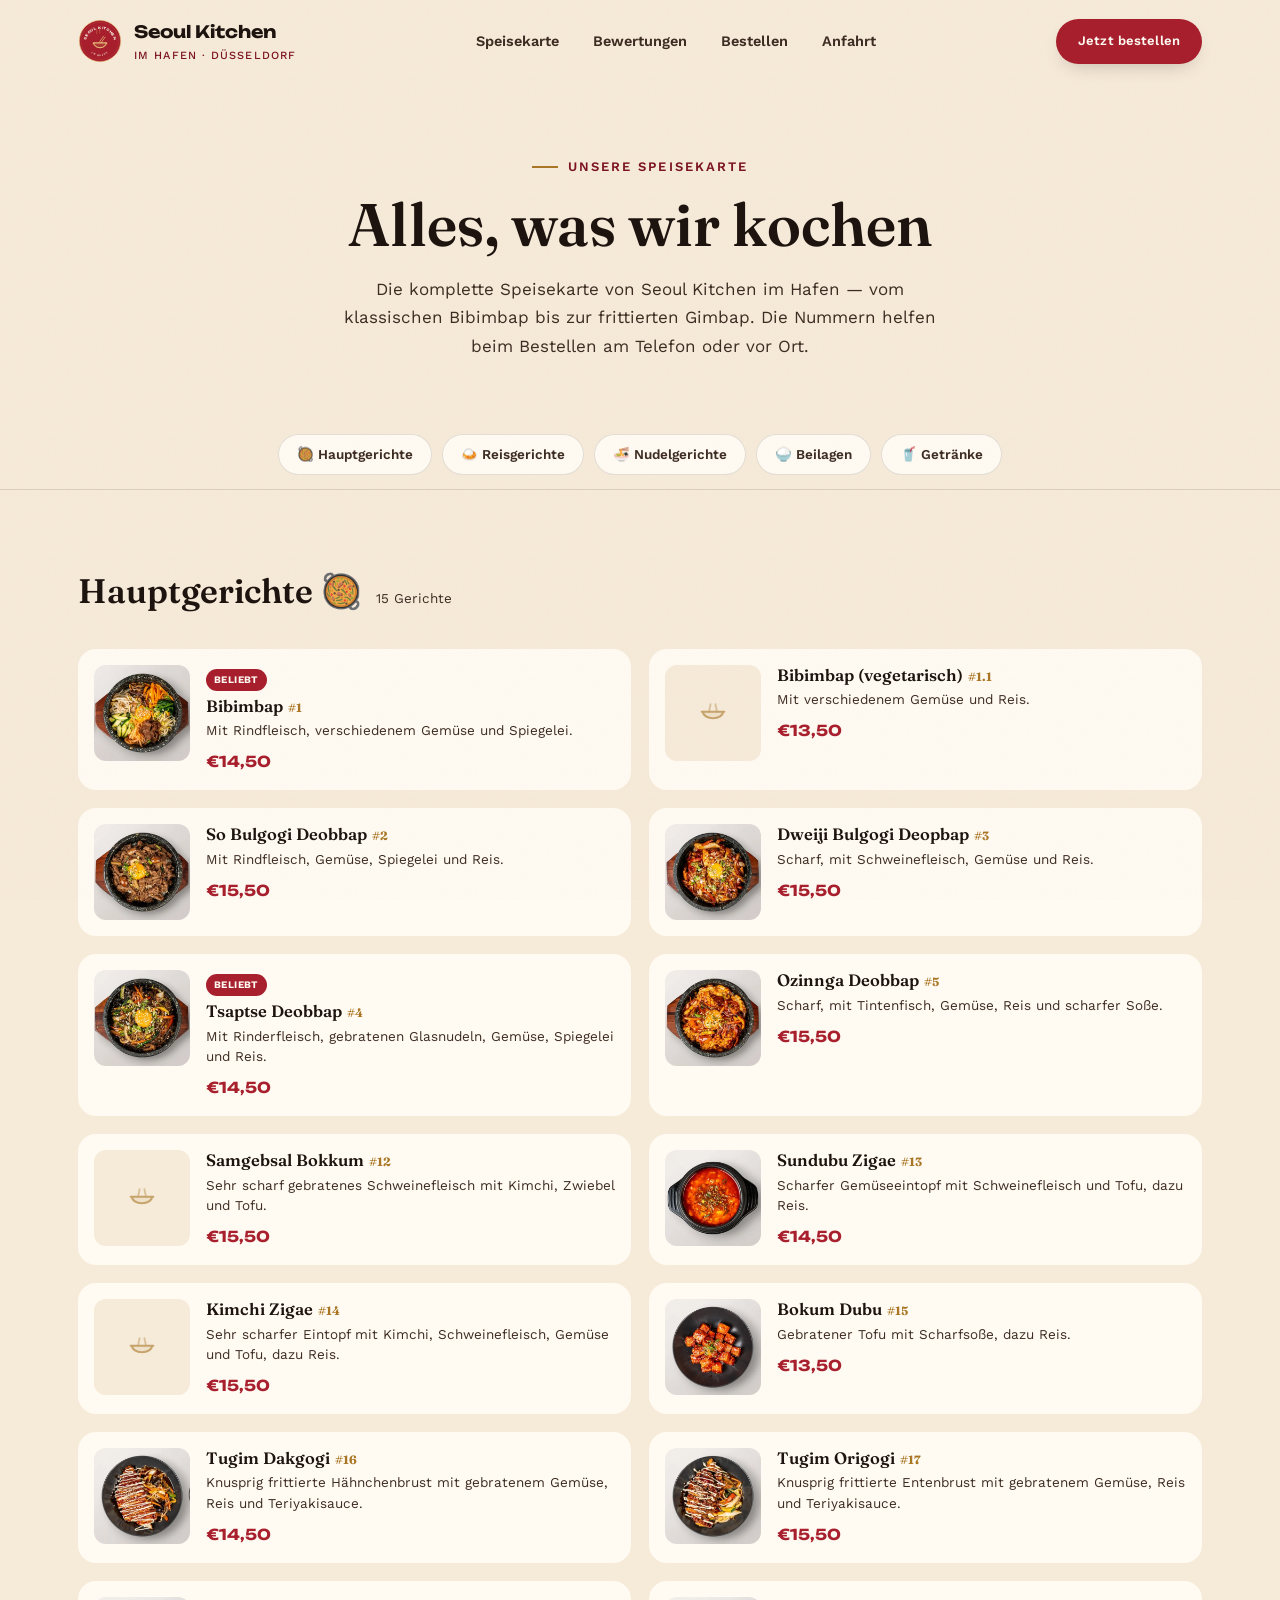
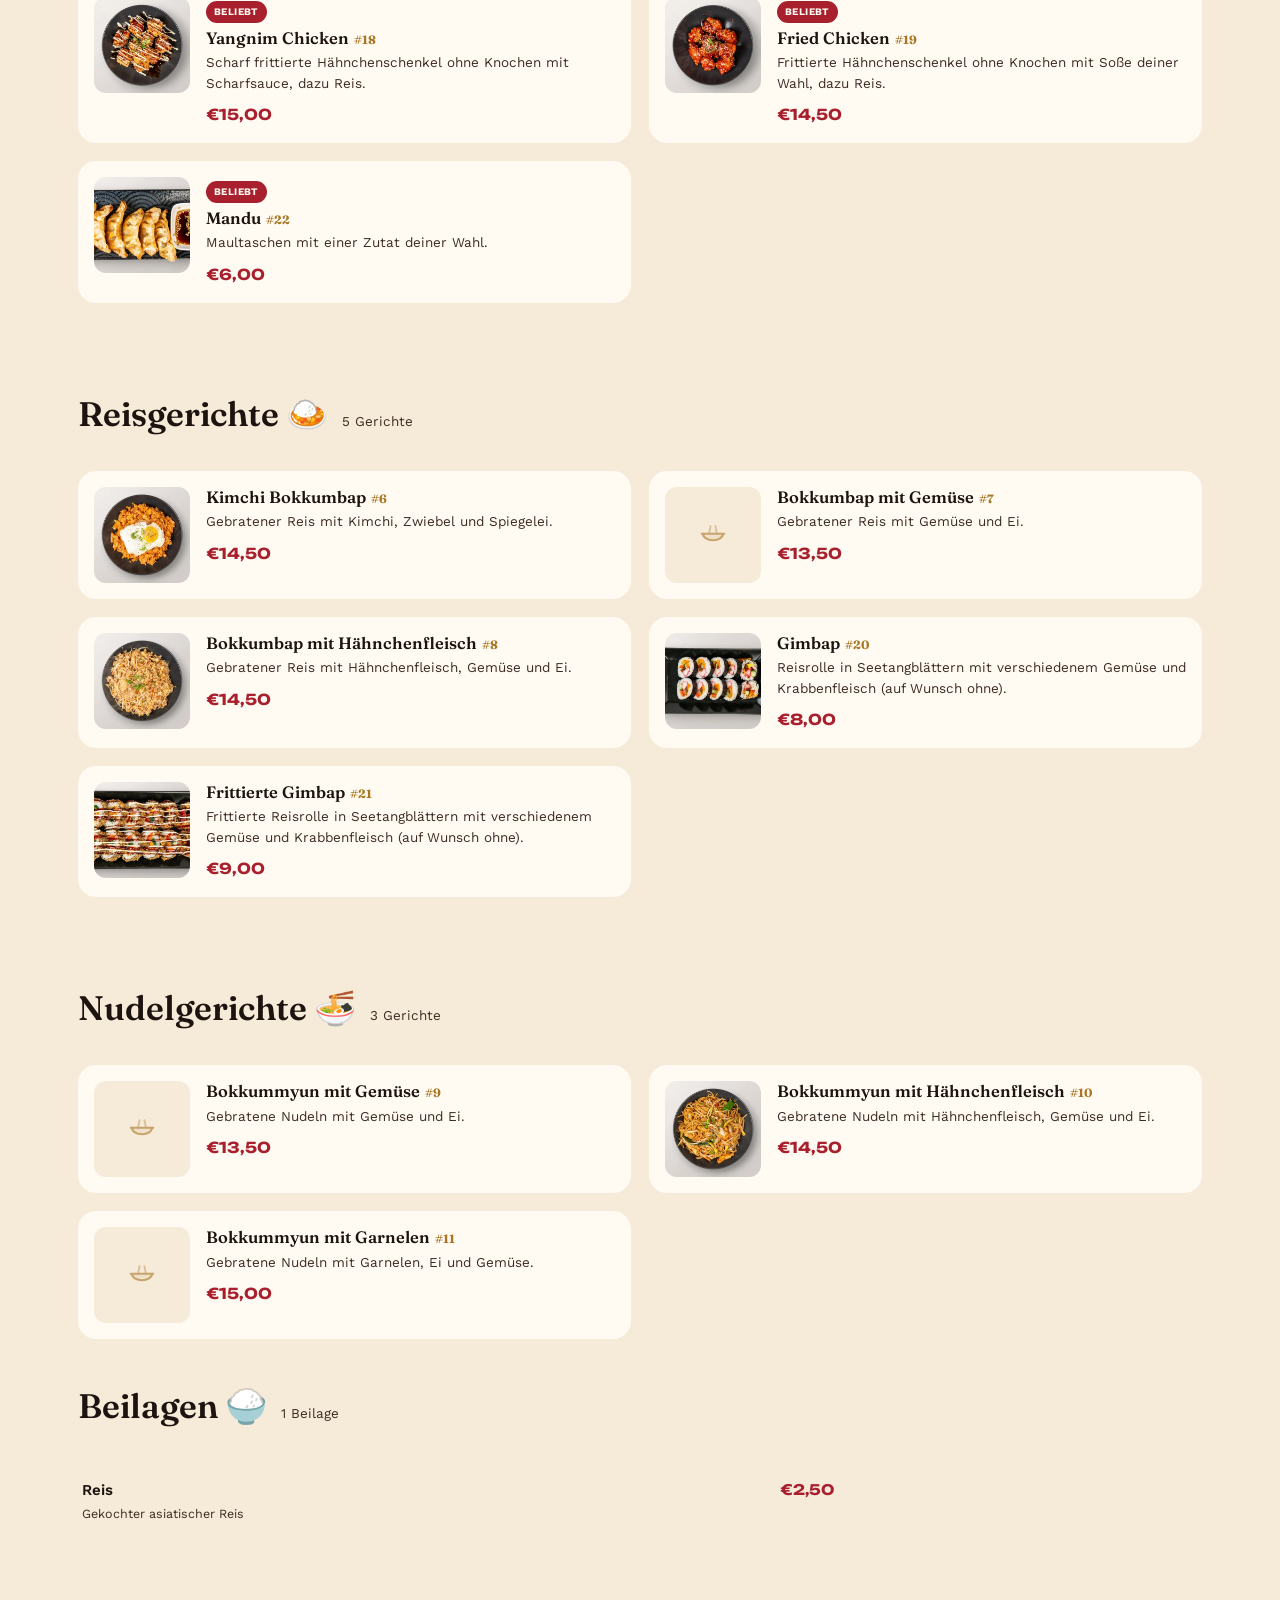
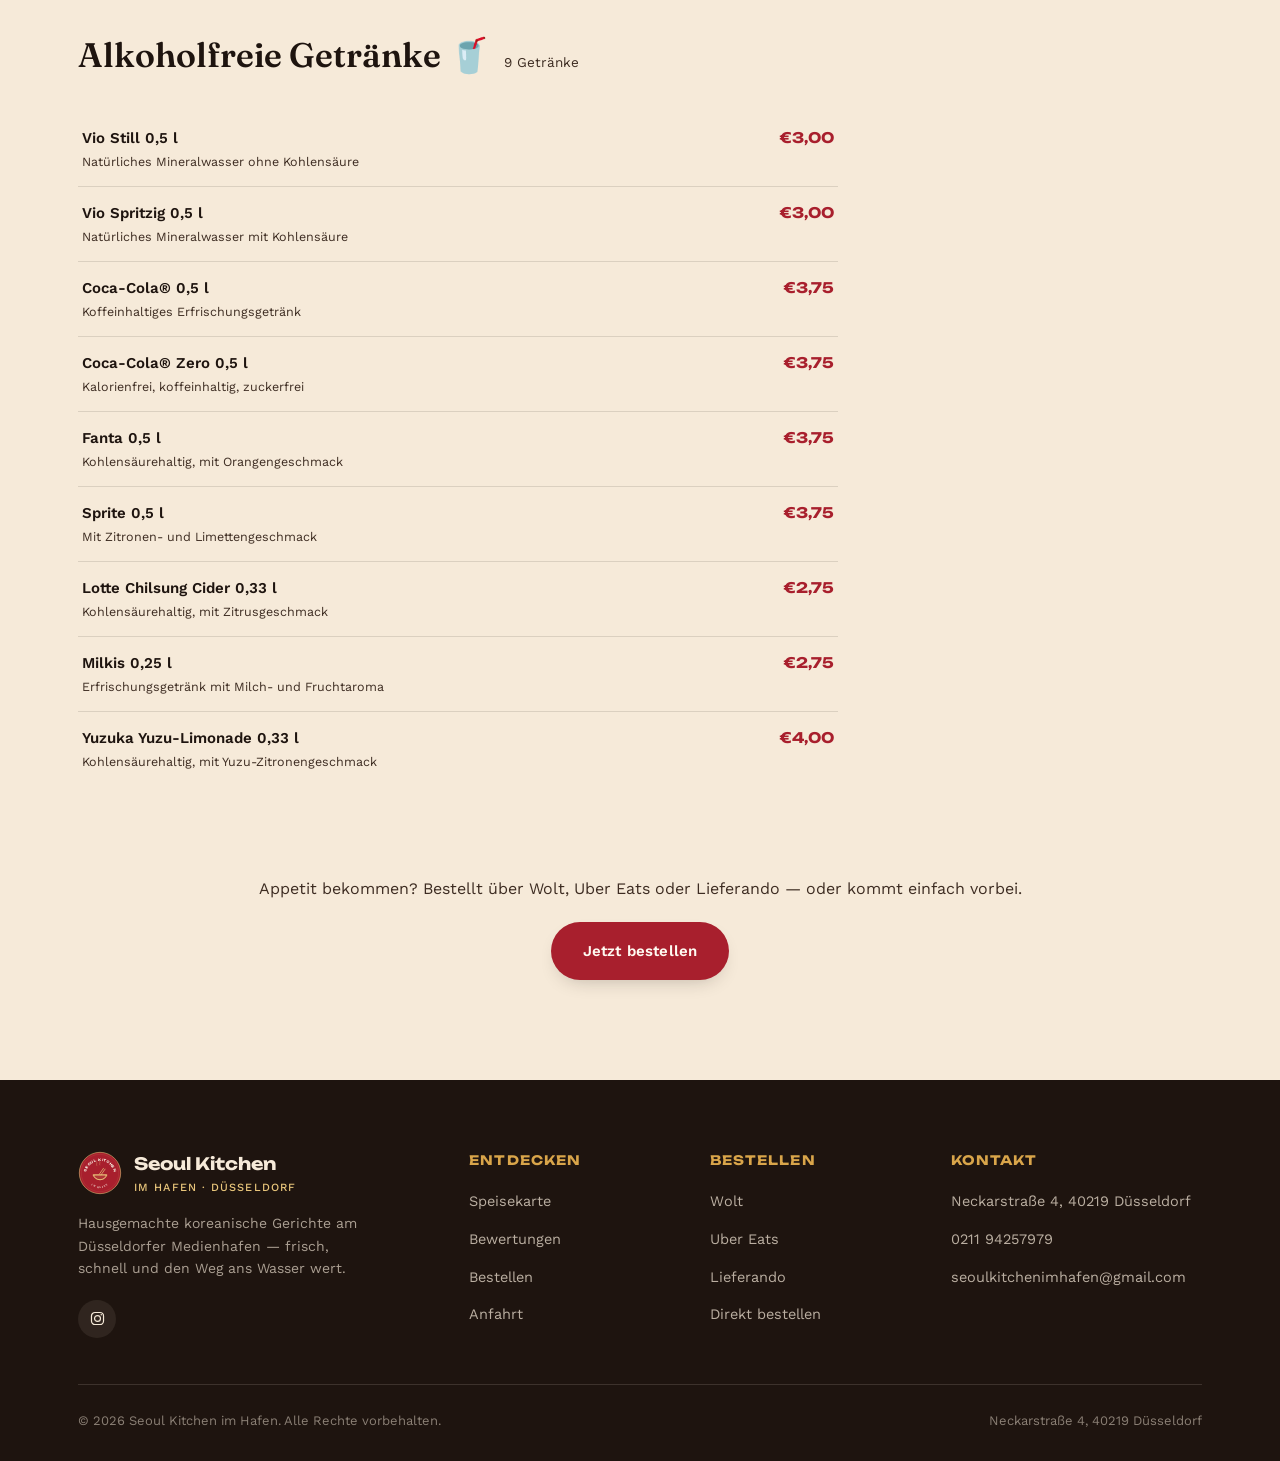
==== commit 720ef97f: "Fix thumbnail cropping properly: food-centered square crops The previous object-fit:contain fix made" ====
--- a/menu.html
+++ b/menu.html
@@ -117,7 +117,7 @@
       <div class="dish-grid">
 
         <article class="dish-card">
-          <img class="dish-photo" src="assets/menu/bibimbap.webp" alt="Bibimbap">
+          <img class="dish-photo" src="assets/menu/thumbs/bibimbap.webp" data-full="assets/menu/bibimbap.webp" alt="Bibimbap">
           <div class="dish-info">
             <span class="dish-badge">Beliebt</span>
             <div class="dish-name-row"><span class="dish-name">Bibimbap<span class="dish-num">#1</span></span></div>
@@ -136,7 +136,7 @@
         </article>
 
         <article class="dish-card">
-          <img class="dish-photo" src="assets/menu/so-bulgogi-deobbap.webp" alt="So Bulgogi Deobbap">
+          <img class="dish-photo" src="assets/menu/thumbs/so-bulgogi-deobbap.webp" data-full="assets/menu/so-bulgogi-deobbap.webp" alt="So Bulgogi Deobbap">
           <div class="dish-info">
             <div class="dish-name-row"><span class="dish-name">So Bulgogi Deobbap<span class="dish-num">#2</span></span></div>
             <p class="dish-desc">Mit Rindfleisch, Gemüse, Spiegelei und Reis.</p>
@@ -145,7 +145,7 @@
         </article>
 
         <article class="dish-card">
-          <img class="dish-photo" src="assets/menu/dweiji-bulgogi-deopbap.webp" alt="Dweiji Bulgogi Deopbap">
+          <img class="dish-photo" src="assets/menu/thumbs/dweiji-bulgogi-deopbap.webp" data-full="assets/menu/dweiji-bulgogi-deopbap.webp" alt="Dweiji Bulgogi Deopbap">
           <div class="dish-info">
             <div class="dish-name-row"><span class="dish-name">Dweiji Bulgogi Deopbap<span class="dish-num">#3</span></span></div>
             <p class="dish-desc">Scharf, mit Schweinefleisch, Gemüse und Reis.</p>
@@ -154,7 +154,7 @@
         </article>
 
         <article class="dish-card">
-          <img class="dish-photo" src="assets/menu/tsaptse-deobbap.webp" alt="Tsaptse Deobbap">
+          <img class="dish-photo" src="assets/menu/thumbs/tsaptse-deobbap.webp" data-full="assets/menu/tsaptse-deobbap.webp" alt="Tsaptse Deobbap">
           <div class="dish-info">
             <span class="dish-badge">Beliebt</span>
             <div class="dish-name-row"><span class="dish-name">Tsaptse Deobbap<span class="dish-num">#4</span></span></div>
@@ -164,7 +164,7 @@
         </article>
 
         <article class="dish-card">
-          <img class="dish-photo" src="assets/menu/ozinnga-deobbap.webp" alt="Ozinnga Deobbap">
+          <img class="dish-photo" src="assets/menu/thumbs/ozinnga-deobbap.webp" data-full="assets/menu/ozinnga-deobbap.webp" alt="Ozinnga Deobbap">
           <div class="dish-info">
             <div class="dish-name-row"><span class="dish-name">Ozinnga Deobbap<span class="dish-num">#5</span></span></div>
             <p class="dish-desc">Scharf, mit Tintenfisch, Gemüse, Reis und scharfer Soße.</p>
@@ -182,7 +182,7 @@
         </article>
 
         <article class="dish-card">
-          <img class="dish-photo" src="assets/menu/sundubu-zigae.webp" alt="Sundubu Zigae">
+          <img class="dish-photo" src="assets/menu/thumbs/sundubu-zigae.webp" data-full="assets/menu/sundubu-zigae.webp" alt="Sundubu Zigae">
           <div class="dish-info">
             <div class="dish-name-row"><span class="dish-name">Sundubu Zigae<span class="dish-num">#13</span></span></div>
             <p class="dish-desc">Scharfer Gemüseeintopf mit Schweinefleisch und Tofu, dazu Reis.</p>
@@ -200,7 +200,7 @@
         </article>
 
         <article class="dish-card">
-          <img class="dish-photo" src="assets/menu/bokum-dubu.webp" alt="Bokum Dubu">
+          <img class="dish-photo" src="assets/menu/thumbs/bokum-dubu.webp" data-full="assets/menu/bokum-dubu.webp" alt="Bokum Dubu">
           <div class="dish-info">
             <div class="dish-name-row"><span class="dish-name">Bokum Dubu<span class="dish-num">#15</span></span></div>
             <p class="dish-desc">Gebratener Tofu mit Scharfsoße, dazu Reis.</p>
@@ -209,7 +209,7 @@
         </article>
 
         <article class="dish-card">
-          <img class="dish-photo" src="assets/menu/tugim-dakgogi.webp" alt="Tugim Dakgogi">
+          <img class="dish-photo" src="assets/menu/thumbs/tugim-dakgogi.webp" data-full="assets/menu/tugim-dakgogi.webp" alt="Tugim Dakgogi">
           <div class="dish-info">
             <div class="dish-name-row"><span class="dish-name">Tugim Dakgogi<span class="dish-num">#16</span></span></div>
             <p class="dish-desc">Knusprig frittierte Hähnchenbrust mit gebratenem Gemüse, Reis und Teriyakisauce.</p>
@@ -218,7 +218,7 @@
         </article>
 
         <article class="dish-card">
-          <img class="dish-photo" src="assets/menu/tugim-origogi.webp" alt="Tugim Origogi">
+          <img class="dish-photo" src="assets/menu/thumbs/tugim-origogi.webp" data-full="assets/menu/tugim-origogi.webp" alt="Tugim Origogi">
           <div class="dish-info">
             <div class="dish-name-row"><span class="dish-name">Tugim Origogi<span class="dish-num">#17</span></span></div>
             <p class="dish-desc">Knusprig frittierte Entenbrust mit gebratenem Gemüse, Reis und Teriyakisauce.</p>
@@ -227,7 +227,7 @@
         </article>
 
         <article class="dish-card">
-          <img class="dish-photo" src="assets/menu/yangnim-chicken.webp" alt="Yangnim Chicken">
+          <img class="dish-photo" src="assets/menu/thumbs/yangnim-chicken.webp" data-full="assets/menu/yangnim-chicken.webp" alt="Yangnim Chicken">
           <div class="dish-info">
             <span class="dish-badge">Beliebt</span>
             <div class="dish-name-row"><span class="dish-name">Yangnim Chicken<span class="dish-num">#18</span></span></div>
@@ -237,7 +237,7 @@
         </article>
 
         <article class="dish-card">
-          <img class="dish-photo" src="assets/menu/fried-chicken.webp" alt="Fried Chicken">
+          <img class="dish-photo" src="assets/menu/thumbs/fried-chicken.webp" data-full="assets/menu/fried-chicken.webp" alt="Fried Chicken">
           <div class="dish-info">
             <span class="dish-badge">Beliebt</span>
             <div class="dish-name-row"><span class="dish-name">Fried Chicken<span class="dish-num">#19</span></span></div>
@@ -247,7 +247,7 @@
         </article>
 
         <article class="dish-card">
-          <img class="dish-photo" src="assets/menu/mandu.webp" alt="Mandu">
+          <img class="dish-photo" src="assets/menu/thumbs/mandu.webp" data-full="assets/menu/mandu.webp" alt="Mandu">
           <div class="dish-info">
             <span class="dish-badge">Beliebt</span>
             <div class="dish-name-row"><span class="dish-name">Mandu<span class="dish-num">#22</span></span></div>
@@ -267,7 +267,7 @@
       <div class="dish-grid">
 
         <article class="dish-card">
-          <img class="dish-photo" src="assets/menu/kimchi-bokkumbap.webp" alt="Kimchi Bokkumbap">
+          <img class="dish-photo" src="assets/menu/thumbs/kimchi-bokkumbap.webp" data-full="assets/menu/kimchi-bokkumbap.webp" alt="Kimchi Bokkumbap">
           <div class="dish-info">
             <div class="dish-name-row"><span class="dish-name">Kimchi Bokkumbap<span class="dish-num">#6</span></span></div>
             <p class="dish-desc">Gebratener Reis mit Kimchi, Zwiebel und Spiegelei.</p>
@@ -285,7 +285,7 @@
         </article>
 
         <article class="dish-card">
-          <img class="dish-photo" src="assets/menu/bokkumbap-haehnchen.webp" alt="Bokkumbap mit Hähnchenfleisch">
+          <img class="dish-photo" src="assets/menu/thumbs/bokkumbap-haehnchen.webp" data-full="assets/menu/bokkumbap-haehnchen.webp" alt="Bokkumbap mit Hähnchenfleisch">
           <div class="dish-info">
             <div class="dish-name-row"><span class="dish-name">Bokkumbap mit Hähnchenfleisch<span class="dish-num">#8</span></span></div>
             <p class="dish-desc">Gebratener Reis mit Hähnchenfleisch, Gemüse und Ei.</p>
@@ -294,7 +294,7 @@
         </article>
 
         <article class="dish-card">
-          <img class="dish-photo" src="assets/menu/gimbap.webp" alt="Gimbap">
+          <img class="dish-photo" src="assets/menu/thumbs/gimbap.webp" data-full="assets/menu/gimbap.webp" alt="Gimbap">
           <div class="dish-info">
             <div class="dish-name-row"><span class="dish-name">Gimbap<span class="dish-num">#20</span></span></div>
             <p class="dish-desc">Reisrolle in Seetangblättern mit verschiedenem Gemüse und Krabbenfleisch (auf Wunsch ohne).</p>
@@ -303,7 +303,7 @@
         </article>
 
         <article class="dish-card">
-          <img class="dish-photo" src="assets/menu/frittierte-gimbap.webp" alt="Frittierte Gimbap">
+          <img class="dish-photo" src="assets/menu/thumbs/frittierte-gimbap.webp" data-full="assets/menu/frittierte-gimbap.webp" alt="Frittierte Gimbap">
           <div class="dish-info">
             <div class="dish-name-row"><span class="dish-name">Frittierte Gimbap<span class="dish-num">#21</span></span></div>
             <p class="dish-desc">Frittierte Reisrolle in Seetangblättern mit verschiedenem Gemüse und Krabbenfleisch (auf Wunsch ohne).</p>
@@ -331,7 +331,7 @@
         </article>
 
         <article class="dish-card">
-          <img class="dish-photo" src="assets/menu/bokkummyun-haehnchen.webp" alt="Bokkummyun mit Hähnchenfleisch">
+          <img class="dish-photo" src="assets/menu/thumbs/bokkummyun-haehnchen.webp" data-full="assets/menu/bokkummyun-haehnchen.webp" alt="Bokkummyun mit Hähnchenfleisch">
           <div class="dish-info">
             <div class="dish-name-row"><span class="dish-name">Bokkummyun mit Hähnchenfleisch<span class="dish-num">#10</span></span></div>
             <p class="dish-desc">Gebratene Nudeln mit Hähnchenfleisch, Gemüse und Ei.</p>
@@ -419,6 +419,26 @@
   </div>
 
 </main>
+
+<!-- ============ DISH MODAL ============ -->
+<div class="dish-modal" id="dish-modal" aria-hidden="true">
+  <div class="dish-modal-card" role="dialog" aria-modal="true">
+    <button class="dish-modal-close" aria-label="Schließen">&times;</button>
+    <div class="dish-modal-media">
+      <img class="dish-modal-img" src="" alt="">
+      <div class="dish-modal-placeholder"><svg viewBox="0 0 24 24"><use href="#icon-bowl2"/></svg></div>
+    </div>
+    <div class="dish-modal-body">
+      <span class="dish-modal-badge"></span>
+      <div class="dish-modal-title-row">
+        <h3 class="dish-modal-name"></h3>
+        <span class="dish-modal-num"></span>
+      </div>
+      <p class="dish-modal-desc"></p>
+      <div class="dish-modal-price"></div>
+    </div>
+  </div>
+</div>
 
 <!-- ============ FOOTER ============ -->
 <footer class="site-footer">
--- a/styles.css
+++ b/styles.css
@@ -1033,6 +1033,103 @@
   .category-nav ul{ justify-content: flex-start; overflow-x: auto; flex-wrap: nowrap; padding: 0 20px; margin: 0 -20px; }
 }
 
+/* ---------- Dish modal (Speisekarte) ---------- */
+.dish-card{ cursor: pointer; }
+.dish-card:focus-visible{ outline: 2px solid var(--crimson); outline-offset: 3px; }
+
+.dish-modal{
+  position: fixed;
+  inset: 0;
+  z-index: 300;
+  display: flex;
+  align-items: center;
+  justify-content: center;
+  padding: 24px;
+  background: rgba(20,13,9,0.6);
+  backdrop-filter: blur(4px);
+  opacity: 0;
+  pointer-events: none;
+  transition: opacity .25s ease;
+}
+.dish-modal.is-open{ opacity: 1; pointer-events: auto; }
+.dish-modal-card{
+  position: relative;
+  width: 100%;
+  max-width: 520px;
+  max-height: 88vh;
+  overflow-y: auto;
+  background: var(--paper);
+  border-radius: var(--radius-lg);
+  box-shadow: var(--shadow-soft);
+  transform: translateY(18px) scale(0.97);
+  transition: transform .28s cubic-bezier(.2,.8,.2,1);
+}
+.dish-modal.is-open .dish-modal-card{ transform: translateY(0) scale(1); }
+.dish-modal-close{
+  position: absolute;
+  top: 16px; right: 16px;
+  z-index: 2;
+  width: 38px; height: 38px;
+  border-radius: 50%;
+  border: none;
+  background: rgba(255,255,255,0.92);
+  color: var(--ink);
+  font-size: 22px;
+  line-height: 1;
+  cursor: pointer;
+  display: flex; align-items: center; justify-content: center;
+  box-shadow: var(--shadow-tight);
+}
+.dish-modal-media{
+  width: 100%;
+  aspect-ratio: 4 / 3;
+  background: var(--cream);
+  border-radius: var(--radius-lg) var(--radius-lg) 0 0;
+  overflow: hidden;
+  position: relative;
+}
+.dish-modal-img{ width: 100%; height: 100%; object-fit: cover; display: block; }
+.dish-modal-placeholder{
+  position: absolute; inset: 0;
+  display: flex; align-items: center; justify-content: center;
+}
+.dish-modal-placeholder svg{ width: 64px; height: 64px; color: var(--gold-dp); opacity: 0.5; }
+.dish-modal-body{ padding: 26px 28px 32px; }
+.dish-modal-badge{
+  display: inline-block;
+  font-size: 11px;
+  font-weight: 700;
+  letter-spacing: 0.04em;
+  text-transform: uppercase;
+  color: var(--paper);
+  background: var(--crimson);
+  padding: 4px 11px;
+  border-radius: 999px;
+  margin-bottom: 12px;
+}
+.dish-modal-title-row{ display: flex; align-items: baseline; gap: 10px; flex-wrap: wrap; }
+.dish-modal-name{
+  font-family: var(--font-serif);
+  font-weight: 600;
+  font-size: 25px;
+  color: var(--ink);
+  line-height: 1.25;
+}
+.dish-modal-num{ font-size: 13px; font-weight: 700; color: var(--gold-dp); }
+.dish-modal-desc{ margin-top: 14px; font-size: 15px; line-height: 1.65; color: var(--ink-soft); }
+.dish-modal-price{
+  margin-top: 20px;
+  font-family: var(--font-display);
+  font-weight: 700;
+  font-size: 21px;
+  color: var(--crimson);
+}
+
+@media (max-width: 560px){
+  .dish-modal{ padding: 0; align-items: flex-end; }
+  .dish-modal-card{ max-width: 100%; max-height: 92vh; border-radius: var(--radius-lg) var(--radius-lg) 0 0; }
+}
+
 /* ---------- Reveal-on-scroll ---------- */
 [data-reveal]{
   opacity: 0;
